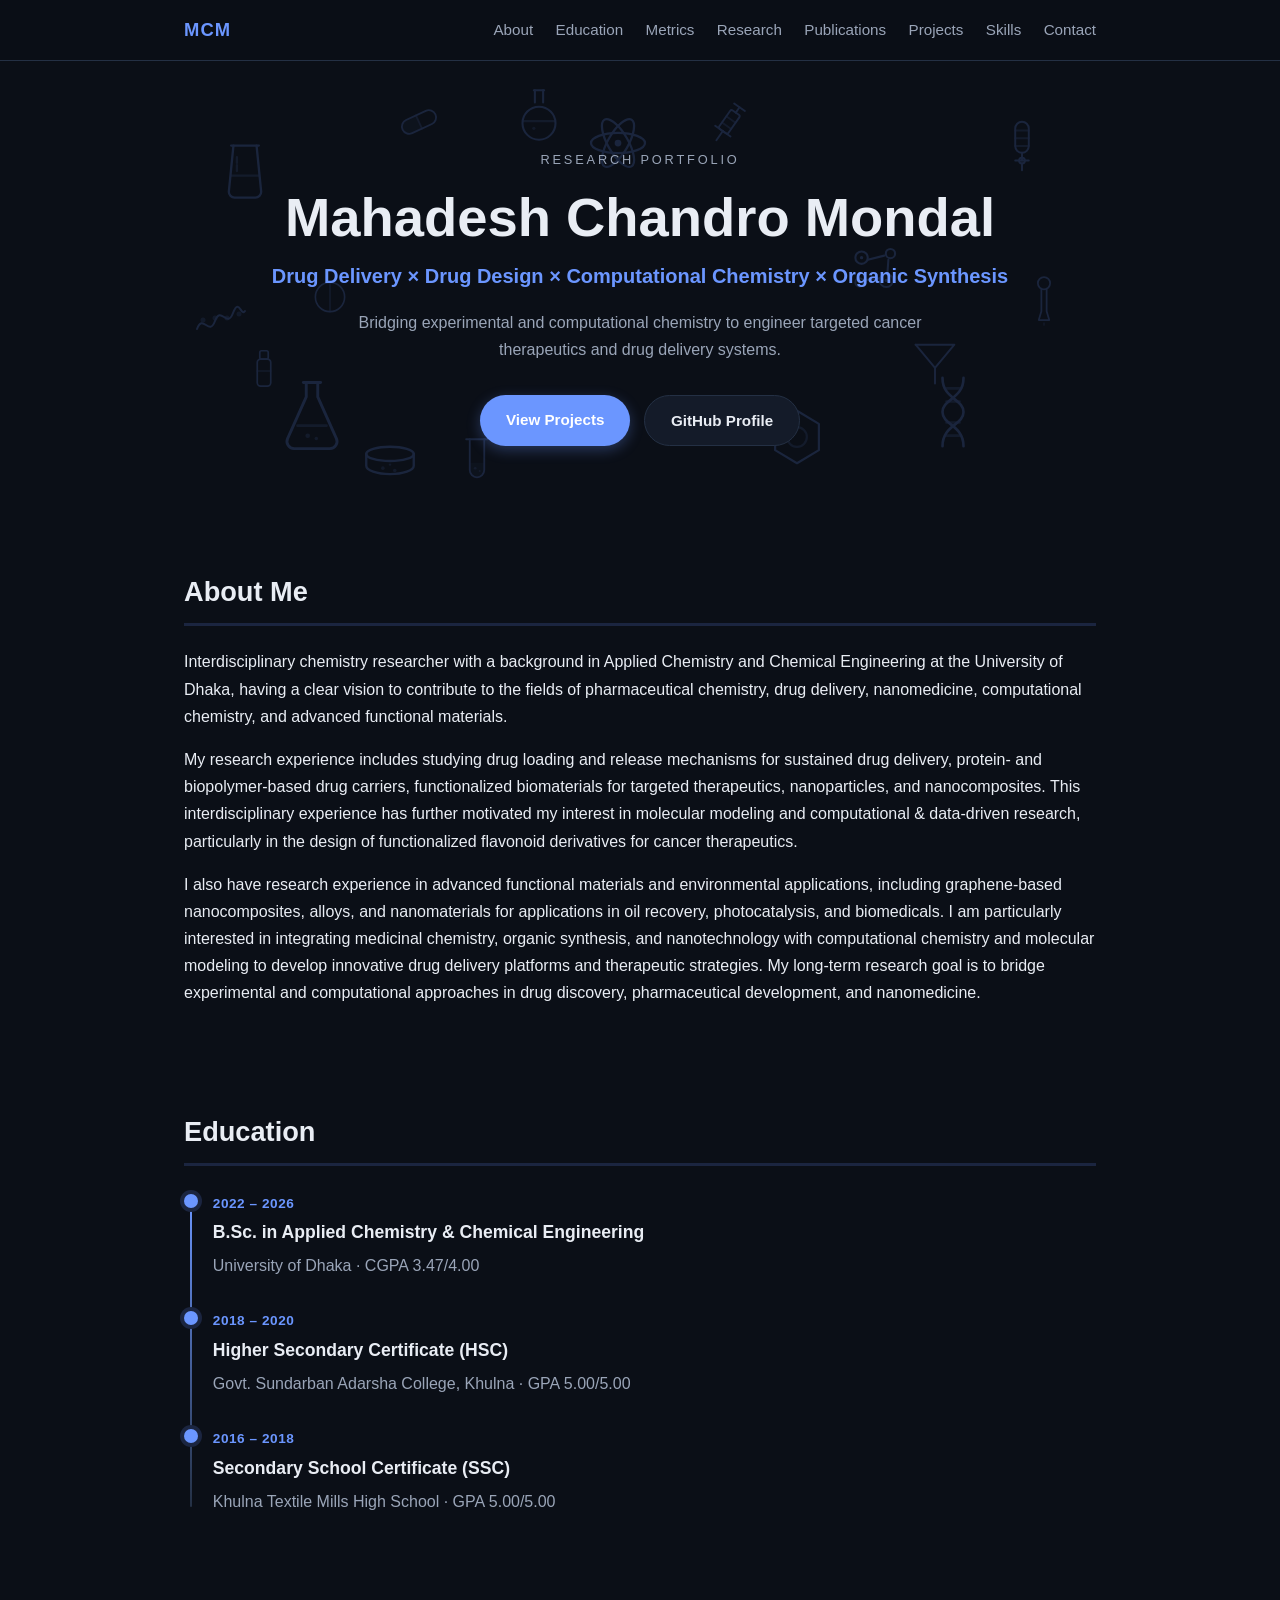
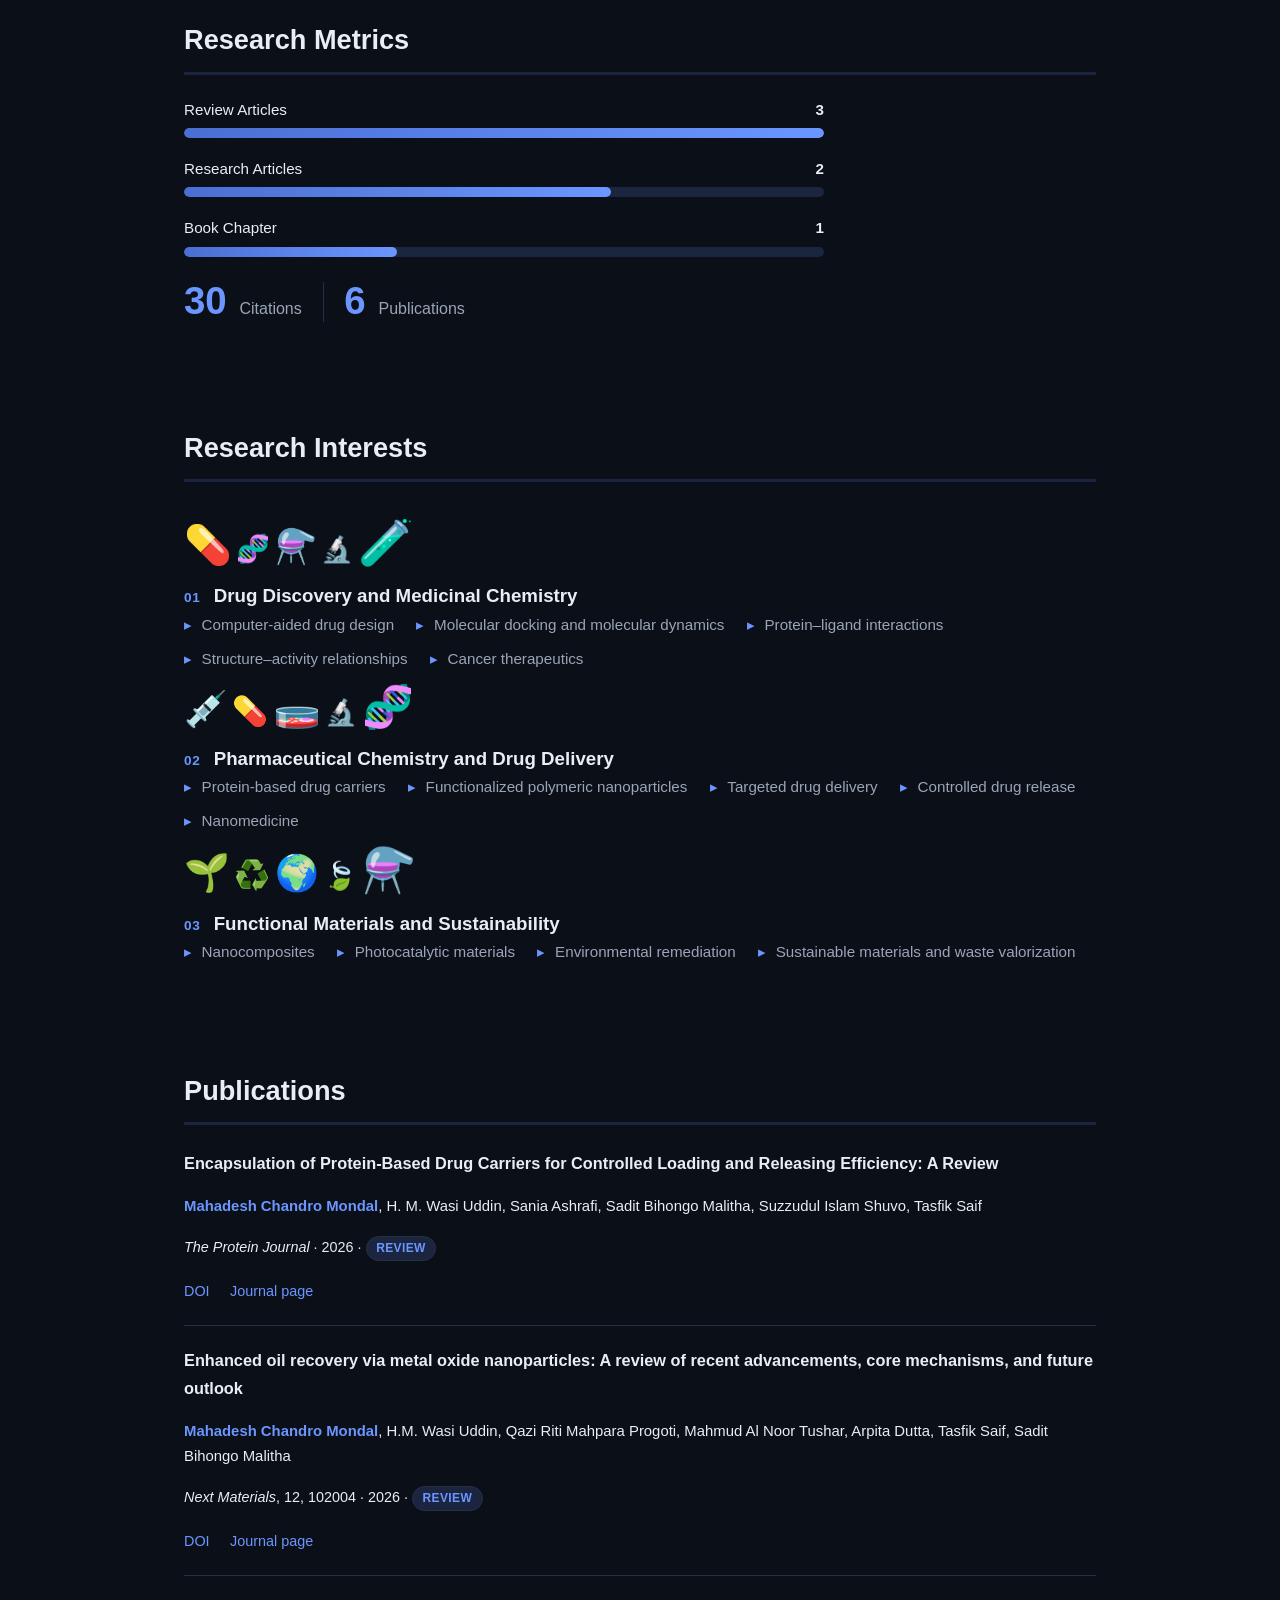
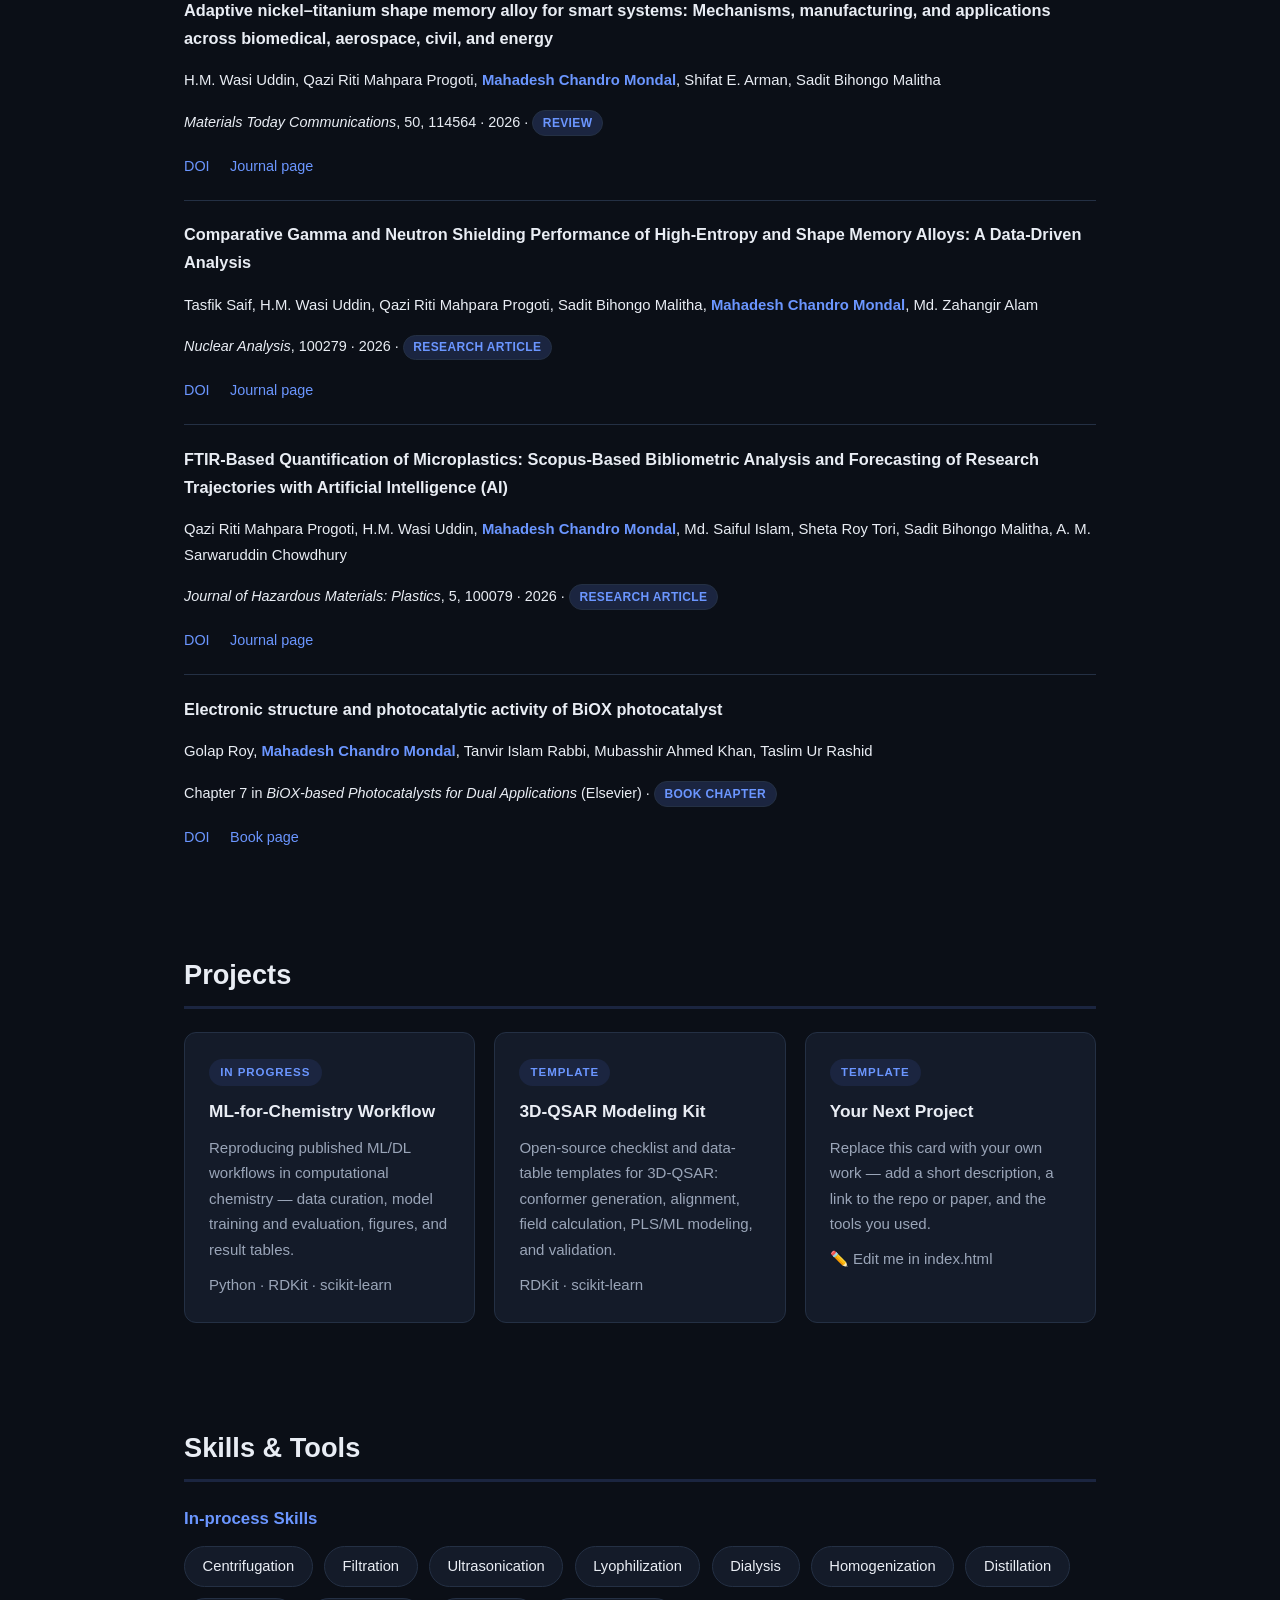
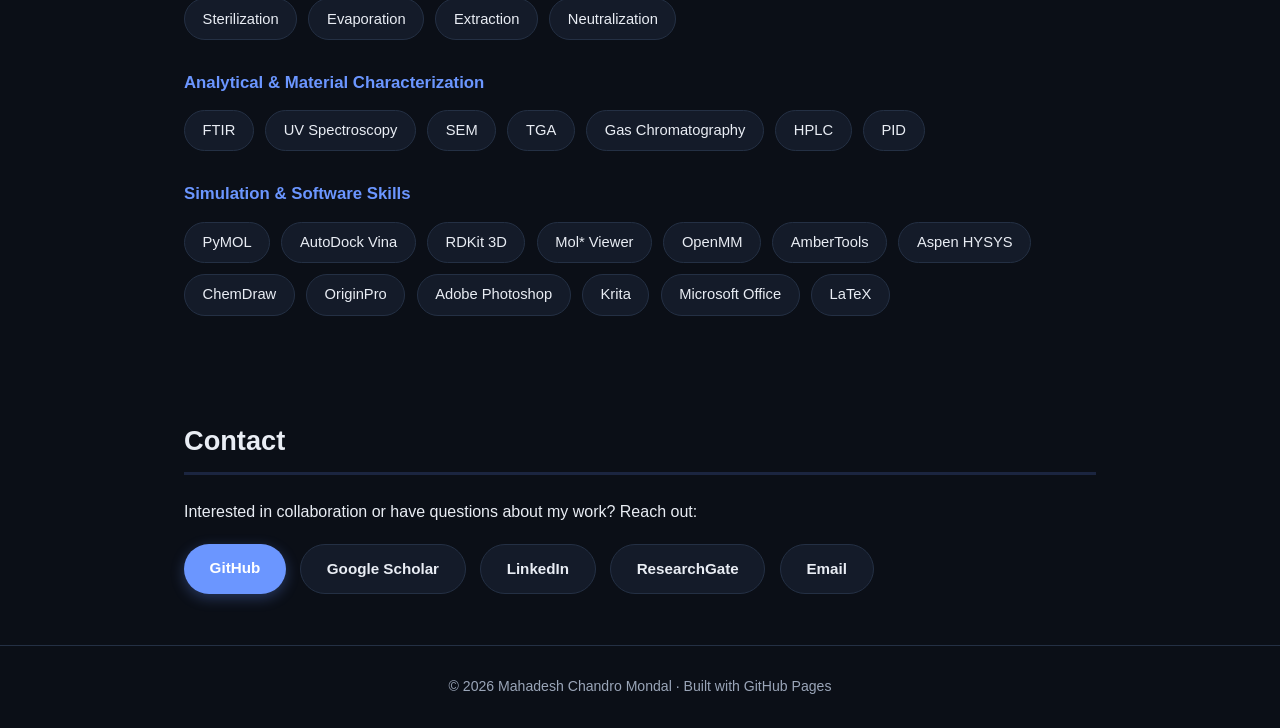
==== index.html @ ae6f96dc "Research themes as animated boxes" ====
<!DOCTYPE html>
<html lang="en">
<head>
  <meta charset="UTF-8">
  <meta name="viewport" content="width=device-width, initial-scale=1.0">
  <title>Mahadesh Chandro Mondal | Research Portfolio</title>
  <meta name="description" content="Research portfolio of Mahadesh Chandro Mondal — computational chemistry, machine learning, and molecular modeling.">
  <link rel="stylesheet" href="styles.css?v=dark2">
</head>
<body>

  <header class="site-header">
    <nav class="nav">
      <a class="brand" href="#home">MCM</a>
      <div class="nav-links">
        <a href="#about">About</a>
        <a href="#education">Education</a>
        <a href="#metrics">Metrics</a>
        <a href="#research">Research</a>
        <a href="#publications">Publications</a>
        <a href="#projects">Projects</a>
        <a href="#skills">Skills</a>
        <a href="#contact">Contact</a>
      </div>
    </nav>
  </header>

  <main>
    <!-- HERO -->
    <section id="home" class="hero">
      <div class="float-icons" aria-hidden="true">
        <span class="float-icon" style="left:5%; top:16%; width:74px; animation-duration:9s;">
          <svg viewBox="0 0 64 64" fill="none" stroke="currentColor" stroke-width="2" stroke-linecap="round" stroke-linejoin="round">
            <path d="M20 10h24"/>
            <path d="M22 10l-4 40a5 5 0 005 5h18a5 5 0 005-5l-4-40"/>
            <path d="M20 36h24" opacity=".55"/>
            <path d="M25 20v5M25 27v5" opacity=".55"/>
          </svg>
        </span>
        <span class="float-icon" style="left:11%; bottom:12%; width:92px; animation-duration:12s; animation-delay:-4s;">
          <svg viewBox="0 0 64 64" fill="none" stroke="currentColor" stroke-width="2" stroke-linecap="round" stroke-linejoin="round">
            <path d="M26 8h12"/>
            <path d="M28 8v10L15 47a5 5 0 004.5 7h25a5 5 0 004.5-7L36 18V8"/>
            <path d="M22 38h20" opacity=".55"/>
            <circle cx="29" cy="45" r="1.6" fill="currentColor" stroke="none" opacity=".55"/>
            <circle cx="35" cy="47" r="1.2" fill="currentColor" stroke="none" opacity=".55"/>
          </svg>
        </span>
        <span class="float-icon" style="right:7%; top:12%; width:62px; animation-duration:8s; animation-delay:-2s;">
          <svg viewBox="0 0 64 64" fill="none" stroke="currentColor" stroke-width="2" stroke-linecap="round">
            <rect x="25" y="6" width="14" height="32" rx="7"/>
            <path d="M25 15h14M25 23h14M25 31h14" opacity=".55"/>
            <path d="M32 38v8"/>
            <path d="M25 46h14"/>
            <circle cx="32" cy="46" r="3"/>
            <path d="M32 49v7"/>
          </svg>
        </span>
        <span class="float-icon" style="right:13%; bottom:14%; width:84px; animation-duration:11s; animation-delay:-6s;">
          <svg viewBox="0 0 64 64" fill="none" stroke="currentColor" stroke-width="2" stroke-linecap="round">
            <path d="M24 6c0 16 16 16 16 26s-16 10-16 26"/>
            <path d="M40 6c0 16-16 16-16 26s16 10 16 26"/>
            <path d="M27 14h10M27 24h10M27 40h10M27 50h10" opacity=".55"/>
          </svg>
        </span>
        <span class="float-icon" style="left:24%; top:7%; width:58px; animation-duration:7.5s; animation-delay:-3s;">
          <svg viewBox="0 0 64 64" fill="none" stroke="currentColor" stroke-width="2" stroke-linecap="round">
            <g transform="rotate(-25 32 32)">
              <rect x="12" y="24" width="40" height="16" rx="8"/>
              <path d="M32 24v16" opacity=".55"/>
              <path d="M32 24h-12a8 8 0 000 16H32z" fill="currentColor" opacity=".18" stroke="none"/>
            </g>
          </svg>
        </span>
        <span class="float-icon" style="right:22%; top:38%; width:66px; animation-duration:10s; animation-delay:-5s;">
          <svg viewBox="0 0 64 64" fill="none" stroke="currentColor" stroke-width="2" stroke-linecap="round">
            <circle cx="18" cy="22" r="6"/>
            <circle cx="46" cy="18" r="4.5"/>
            <circle cx="42" cy="44" r="6.5"/>
            <circle cx="16" cy="46" r="4"/>
            <path d="M24 24l16-4M44 24l-1 14M36 42l-16 2"/>
            <circle cx="18" cy="22" r="1.6" fill="currentColor" stroke="none"/>
            <circle cx="42" cy="44" r="1.6" fill="currentColor" stroke="none"/>
          </svg>
        </span>
        <span class="float-icon" style="left:3%; bottom:36%; width:64px; animation-duration:9.5s; animation-delay:-1s;">
          <svg viewBox="0 0 64 64" fill="none" stroke="currentColor" stroke-width="2" stroke-linecap="round">
            <path d="M8 40c6-16 12 8 18-8s12 8 18-8 8 4 12-2"/>
            <circle cx="14" cy="31" r="2.5" fill="currentColor" stroke="none" opacity=".5"/>
            <circle cx="26" cy="29" r="2.5" fill="currentColor" stroke="none" opacity=".5"/>
            <circle cx="38" cy="29" r="2.5" fill="currentColor" stroke="none" opacity=".5"/>
            <circle cx="50" cy="25" r="2.5" fill="currentColor" stroke="none" opacity=".5"/>
          </svg>
        </span>
        <span class="float-icon" style="left:30%; bottom:6%; width:58px; animation-duration:8.5s; animation-delay:-2.5s;">
          <svg viewBox="0 0 64 64" fill="none" stroke="currentColor" stroke-width="2" stroke-linecap="round">
            <path d="M24 8v34a8 8 0 0016 0V8"/>
            <path d="M20 8h24"/>
            <path d="M24 34h16v8a8 8 0 01-16 0z" fill="currentColor" opacity=".18" stroke="none"/>
            <circle cx="30" cy="40" r="1.5" fill="currentColor" stroke="none" opacity=".5"/>
            <circle cx="35" cy="43" r="1" fill="currentColor" stroke="none" opacity=".5"/>
          </svg>
        </span>
        <span class="float-icon" style="right:30%; bottom:10%; width:70px; animation-duration:13s; animation-delay:-7s;">
          <svg viewBox="0 0 64 64" fill="none" stroke="currentColor" stroke-width="2" stroke-linecap="round" stroke-linejoin="round">
            <path d="M32 8l20 12v24L32 56 12 44V20z"/>
            <circle cx="32" cy="32" r="9" opacity=".55"/>
          </svg>
        </span>
        <span class="float-icon" style="left:15%; top:46%; width:52px; animation-duration:7s; animation-delay:-1.5s;">
          <svg viewBox="0 0 64 64" fill="none" stroke="currentColor" stroke-width="2" stroke-linecap="round">
            <circle cx="32" cy="32" r="18"/>
            <path d="M32 14v36" opacity=".55"/>
          </svg>
        </span>
        <span class="float-icon" style="right:5%; top:46%; width:56px; animation-duration:10.5s; animation-delay:-4.5s;">
          <svg viewBox="0 0 64 64" fill="none" stroke="currentColor" stroke-width="2" stroke-linecap="round" stroke-linejoin="round">
            <circle cx="32" cy="14" r="7"/>
            <path d="M29 20v26l-3 10h12l-3-10V20"/>
            <path d="M32 58c1.5 2 1.5 3.5 0 5-1.5-1.5-1.5-3 0-5z" fill="currentColor" opacity=".4" stroke="none"/>
          </svg>
        </span>
        <span class="float-icon" style="left:36%; top:5%; width:66px; animation-duration:9s; animation-delay:-6s;">
          <svg viewBox="0 0 64 64" fill="none" stroke="currentColor" stroke-width="2" stroke-linecap="round">
            <path d="M27 6h10"/>
            <path d="M28 6v12M36 6v12"/>
            <circle cx="32" cy="38" r="16"/>
            <path d="M17 36h30" opacity=".55"/>
            <circle cx="27" cy="43" r="1.5" fill="currentColor" stroke="none" opacity=".5"/>
          </svg>
        </span>
        <span class="float-icon" style="left:44%; top:10%; width:72px; animation-duration:12.5s; animation-delay:-3.5s;">
          <svg viewBox="0 0 64 64" fill="none" stroke="currentColor" stroke-width="2">
            <circle cx="32" cy="32" r="3" fill="currentColor" stroke="none"/>
            <ellipse cx="32" cy="32" rx="24" ry="9"/>
            <ellipse cx="32" cy="32" rx="24" ry="9" transform="rotate(60 32 32)"/>
            <ellipse cx="32" cy="32" rx="24" ry="9" transform="rotate(120 32 32)"/>
          </svg>
        </span>
        <span class="float-icon" style="right:38%; top:8%; width:60px; animation-duration:8s; animation-delay:-5.5s;">
          <svg viewBox="0 0 64 64" fill="none" stroke="currentColor" stroke-width="2" stroke-linecap="round">
            <g transform="rotate(35 32 32)">
              <rect x="26" y="12" width="12" height="24" rx="2"/>
              <path d="M26 21h12M26 29h12" opacity=".55"/>
              <path d="M22 36h20"/>
              <path d="M32 36v12"/>
              <path d="M32 12V5"/>
              <path d="M25 5h14"/>
            </g>
          </svg>
        </span>
        <span class="float-icon" style="left:20%; bottom:4%; width:76px; animation-duration:11s; animation-delay:-2s;">
          <svg viewBox="0 0 64 64" fill="none" stroke="currentColor" stroke-width="2" stroke-linecap="round">
            <ellipse cx="32" cy="26" rx="20" ry="6"/>
            <path d="M12 26v10a20 7 0 0020 7 20 7 0 0020-7V26"/>
            <circle cx="26" cy="38" r="1.5" fill="currentColor" stroke="none" opacity=".5"/>
            <circle cx="36" cy="40" r="1.5" fill="currentColor" stroke="none" opacity=".5"/>
            <circle cx="32" cy="35" r="1" fill="currentColor" stroke="none" opacity=".5"/>
          </svg>
        </span>
        <span class="float-icon" style="right:16%; top:60%; width:62px; animation-duration:9s; animation-delay:-7.5s;">
          <svg viewBox="0 0 64 64" fill="none" stroke="currentColor" stroke-width="2" stroke-linecap="round" stroke-linejoin="round">
            <path d="M12 10h40L32 34v16"/>
            <path d="M12 10l20 24"/>
          </svg>
        </span>
        <span class="float-icon" style="left:8%; top:62%; width:54px; animation-duration:7.5s; animation-delay:-4s;">
          <svg viewBox="0 0 64 64" fill="none" stroke="currentColor" stroke-width="2" stroke-linecap="round">
            <rect x="24" y="18" width="16" height="32" rx="4"/>
            <rect x="27" y="8" width="10" height="10" rx="2"/>
            <path d="M24 32h16" opacity=".55"/>
          </svg>
        </span>
        <span class="bubble" style="left:10%; width:6px; height:6px; animation-duration:7s; animation-delay:-2s;"></span>
        <span class="bubble" style="left:22%; width:4px; height:4px; animation-duration:9s; animation-delay:-5s;"></span>
        <span class="bubble" style="left:35%; width:7px; height:7px; animation-duration:6s; animation-delay:-1s;"></span>
        <span class="bubble" style="left:48%; width:5px; height:5px; animation-duration:10s; animation-delay:-7s;"></span>
        <span class="bubble" style="left:60%; width:6px; height:6px; animation-duration:8s; animation-delay:-3s;"></span>
        <span class="bubble" style="left:72%; width:4px; height:4px; animation-duration:11s; animation-delay:-6s;"></span>
        <span class="bubble" style="left:84%; width:7px; height:7px; animation-duration:7.5s; animation-delay:-4s;"></span>
        <span class="bubble" style="left:92%; width:5px; height:5px; animation-duration:9.5s; animation-delay:-8s;"></span>
      </div>
      <div class="hero-content">
      <p class="hero-kicker">Research Portfolio</p>
      <h1>Mahadesh Chandro Mondal</h1>
      <p class="hero-tagline">Drug Delivery &times; Drug Design &times; Computational Chemistry &times; Organic Synthesis</p>
      <p class="hero-sub">Bridging experimental and computational chemistry to engineer targeted cancer therapeutics and drug delivery systems.</p>
      <div class="hero-actions">
        <a class="btn btn-primary" href="#projects">View Projects</a>
        <a class="btn btn-ghost" href="https://github.com/mahadeshmondal9504" target="_blank" rel="noopener">GitHub Profile</a>
      </div>
      </div>
    </section>

    <!-- ABOUT -->
    <section id="about" class="section">
      <h2>About Me</h2>
      <p>
        Interdisciplinary chemistry researcher with a background in Applied Chemistry and Chemical Engineering at the
        University of Dhaka, having a clear vision to contribute to the fields of pharmaceutical chemistry, drug delivery,
        nanomedicine, computational chemistry, and advanced functional materials.
      </p>
      <p>
        My research experience includes studying drug loading and release mechanisms for sustained drug delivery,
        protein- and biopolymer-based drug carriers, functionalized biomaterials for targeted therapeutics, nanoparticles,
        and nanocomposites. This interdisciplinary experience has further motivated my interest in molecular modeling and
        computational &amp; data-driven research, particularly in the design of functionalized flavonoid derivatives for
        cancer therapeutics.
      </p>
      <p>
        I also have research experience in advanced functional materials and environmental applications, including
        graphene-based nanocomposites, alloys, and nanomaterials for applications in oil recovery, photocatalysis, and
        biomedicals. I am particularly interested in integrating medicinal chemistry, organic synthesis, and nanotechnology
        with computational chemistry and molecular modeling to develop innovative drug delivery platforms and therapeutic
        strategies. My long-term research goal is to bridge experimental and computational approaches in drug discovery,
        pharmaceutical development, and nanomedicine.
      </p>
    </section>

    <!-- EDUCATION -->
    <section id="education" class="section">
      <h2>Education</h2>
      <div class="timeline">
        <div class="timeline-item">
          <div class="timeline-dot"></div>
          <div class="timeline-content">
            <span class="timeline-date">2022 &ndash; 2026</span>
            <h3>B.Sc. in Applied Chemistry &amp; Chemical Engineering</h3>
            <p>University of Dhaka &middot; CGPA 3.47/4.00</p>
          </div>
        </div>
        <div class="timeline-item">
          <div class="timeline-dot"></div>
          <div class="timeline-content">
            <span class="timeline-date">2018 &ndash; 2020</span>
            <h3>Higher Secondary Certificate (HSC)</h3>
            <p>Govt. Sundarban Adarsha College, Khulna &middot; GPA 5.00/5.00</p>
          </div>
        </div>
        <div class="timeline-item">
          <div class="timeline-dot"></div>
          <div class="timeline-content">
            <span class="timeline-date">2016 &ndash; 2018</span>
            <h3>Secondary School Certificate (SSC)</h3>
            <p>Khulna Textile Mills High School &middot; GPA 5.00/5.00</p>
          </div>
        </div>
      </div>
    </section>

    <!-- RESEARCH METRICS -->
    <section id="metrics" class="section">
      <h2>Research Metrics</h2>
      <div class="metrics">
        <div class="metric">
          <div class="metric-head"><span>Review Articles</span><span class="metric-num">3</span></div>
          <div class="metric-bar"><span style="width:100%"></span></div>
        </div>
        <div class="metric">
          <div class="metric-head"><span>Research Articles</span><span class="metric-num">2</span></div>
          <div class="metric-bar"><span style="width:66.7%"></span></div>
        </div>
        <div class="metric">
          <div class="metric-head"><span>Book Chapter</span><span class="metric-num">1</span></div>
          <div class="metric-bar"><span style="width:33.3%"></span></div>
        </div>
        <div class="cite-stat">
          <span class="cite-num">30</span>
          <span class="cite-label">Citations</span>
          <span class="cite-divider"></span>
          <span class="cite-num">6</span>
          <span class="cite-label">Publications</span>
        </div>
      </div>
    </section>

    <!-- RESEARCH INTERESTS -->
    <section id="research" class="section">
      <h2>Research Interests</h2>
      <div class="themes">
        <div class="theme-box">
          <div class="theme-bg" aria-hidden="true">
            <span style="left:6%; top:10%; font-size:2.4rem; animation-duration:9s;">💊</span>
            <span style="left:72%; top:6%; font-size:1.7rem; animation-duration:12s; animation-delay:-4s;">🧬</span>
            <span style="left:82%; top:62%; font-size:2.1rem; animation-duration:10s; animation-delay:-2s;">⚗️</span>
            <span style="left:12%; top:68%; font-size:1.6rem; animation-duration:13s; animation-delay:-6s;">🔬</span>
            <span style="left:45%; top:38%; font-size:2.8rem; animation-duration:11s; animation-delay:-1s;">🧪</span>
          </div>
          <h3><span class="theme-num">01</span> Drug Discovery and Medicinal Chemistry</h3>
          <ul class="theme-items">
            <li>Computer-aided drug design</li>
            <li>Molecular docking and molecular dynamics</li>
            <li>Protein&ndash;ligand interactions</li>
            <li>Structure&ndash;activity relationships</li>
            <li>Cancer therapeutics</li>
          </ul>
        </div>
        <div class="theme-box">
          <div class="theme-bg" aria-hidden="true">
            <span style="left:10%; top:8%; font-size:2.2rem; animation-duration:10s; animation-delay:-3s;">💉</span>
            <span style="left:68%; top:12%; font-size:1.8rem; animation-duration:12s;">💊</span>
            <span style="left:80%; top:58%; font-size:2.4rem; animation-duration:9s; animation-delay:-5s;">🧫</span>
            <span style="left:8%; top:64%; font-size:1.6rem; animation-duration:13s; animation-delay:-2s;">🔬</span>
            <span style="left:42%; top:36%; font-size:2.6rem; animation-duration:11s; animation-delay:-7s;">🧬</span>
          </div>
          <h3><span class="theme-num">02</span> Pharmaceutical Chemistry and Drug Delivery</h3>
          <ul class="theme-items">
            <li>Protein-based drug carriers</li>
            <li>Functionalized polymeric nanoparticles</li>
            <li>Targeted drug delivery</li>
            <li>Controlled drug release</li>
            <li>Nanomedicine</li>
          </ul>
        </div>
        <div class="theme-box">
          <div class="theme-bg" aria-hidden="true">
            <span style="left:8%; top:12%; font-size:2.3rem; animation-duration:11s;">🌱</span>
            <span style="left:70%; top:8%; font-size:1.8rem; animation-duration:9s; animation-delay:-4s;">♻️</span>
            <span style="left:80%; top:60%; font-size:2.2rem; animation-duration:12s; animation-delay:-2s;">🌍</span>
            <span style="left:10%; top:66%; font-size:1.7rem; animation-duration:10s; animation-delay:-6s;">🍃</span>
            <span style="left:44%; top:36%; font-size:2.7rem; animation-duration:13s; animation-delay:-1s;">⚗️</span>
          </div>
          <h3><span class="theme-num">03</span> Functional Materials and Sustainability</h3>
          <ul class="theme-items">
            <li>Nanocomposites</li>
            <li>Photocatalytic materials</li>
            <li>Environmental remediation</li>
            <li>Sustainable materials and waste valorization</li>
          </ul>
        </div>
      </div>
    </section>

    <!-- PUBLICATIONS -->
    <section id="publications" class="section">
      <h2>Publications</h2>
      <ol class="pub-list">
        <li class="pub">
          <p class="pub-title">Encapsulation of Protein-Based Drug Carriers for Controlled Loading and Releasing Efficiency: A Review</p>
          <p class="pub-authors"><strong class="me">Mahadesh Chandro Mondal</strong>, H. M. Wasi Uddin, Sania Ashrafi, Sadit Bihongo Malitha, Suzzudul Islam Shuvo, Tasfik Saif</p>
          <p class="pub-meta"><em>The Protein Journal</em> &middot; 2026 &middot; <span class="pub-type">Review</span></p>
          <p class="pub-links">
            <a href="https://doi.org/10.1007/s10930-026-10346-4" target="_blank" rel="noopener">DOI</a>
            <a href="https://link.springer.com/journal/10930" target="_blank" rel="noopener">Journal page</a>
          </p>
        </li>
        <li class="pub">
          <p class="pub-title">Enhanced oil recovery via metal oxide nanoparticles: A review of recent advancements, core mechanisms, and future outlook</p>
          <p class="pub-authors"><strong class="me">Mahadesh Chandro Mondal</strong>, H.M. Wasi Uddin, Qazi Riti Mahpara Progoti, Mahmud Al Noor Tushar, Arpita Dutta, Tasfik Saif, Sadit Bihongo Malitha</p>
          <p class="pub-meta"><em>Next Materials</em>, 12, 102004 &middot; 2026 &middot; <span class="pub-type">Review</span></p>
          <p class="pub-links">
            <a href="https://doi.org/10.1016/j.nxmate.2026.102004" target="_blank" rel="noopener">DOI</a>
            <a href="https://www.sciencedirect.com/journal/next-materials" target="_blank" rel="noopener">Journal page</a>
          </p>
        </li>
        <li class="pub">
          <p class="pub-title">Adaptive nickel&ndash;titanium shape memory alloy for smart systems: Mechanisms, manufacturing, and applications across biomedical, aerospace, civil, and energy</p>
          <p class="pub-authors">H.M. Wasi Uddin, Qazi Riti Mahpara Progoti, <strong class="me">Mahadesh Chandro Mondal</strong>, Shifat E. Arman, Sadit Bihongo Malitha</p>
          <p class="pub-meta"><em>Materials Today Communications</em>, 50, 114564 &middot; 2026 &middot; <span class="pub-type">Review</span></p>
          <p class="pub-links">
            <a href="https://doi.org/10.1016/j.mtcomm.2025.114564" target="_blank" rel="noopener">DOI</a>
            <a href="https://www.sciencedirect.com/journal/materials-today-communications" target="_blank" rel="noopener">Journal page</a>
          </p>
        </li>
        <li class="pub">
          <p class="pub-title">Comparative Gamma and Neutron Shielding Performance of High-Entropy and Shape Memory Alloys: A Data-Driven Analysis</p>
          <p class="pub-authors">Tasfik Saif, H.M. Wasi Uddin, Qazi Riti Mahpara Progoti, Sadit Bihongo Malitha, <strong class="me">Mahadesh Chandro Mondal</strong>, Md. Zahangir Alam</p>
          <p class="pub-meta"><em>Nuclear Analysis</em>, 100279 &middot; 2026 &middot; <span class="pub-type">Research Article</span></p>
          <p class="pub-links">
            <a href="https://doi.org/10.1016/j.nucana.2026.100279" target="_blank" rel="noopener">DOI</a>
            <a href="https://www.sciencedirect.com/journal/nuclear-analysis" target="_blank" rel="noopener">Journal page</a>
          </p>
        </li>
        <li class="pub">
          <p class="pub-title">FTIR-Based Quantification of Microplastics: Scopus-Based Bibliometric Analysis and Forecasting of Research Trajectories with Artificial Intelligence (AI)</p>
          <p class="pub-authors">Qazi Riti Mahpara Progoti, H.M. Wasi Uddin, <strong class="me">Mahadesh Chandro Mondal</strong>, Md. Saiful Islam, Sheta Roy Tori, Sadit Bihongo Malitha, A. M. Sarwaruddin Chowdhury</p>
          <p class="pub-meta"><em>Journal of Hazardous Materials: Plastics</em>, 5, 100079 &middot; 2026 &middot; <span class="pub-type">Research Article</span></p>
          <p class="pub-links">
            <a href="https://doi.org/10.1016/j.hazmp.2026.100079" target="_blank" rel="noopener">DOI</a>
            <a href="https://www.sciencedirect.com/journal/journal-of-hazardous-materials-plastics" target="_blank" rel="noopener">Journal page</a>
          </p>
        </li>
        <li class="pub">
          <p class="pub-title">Electronic structure and photocatalytic activity of BiOX photocatalyst</p>
          <p class="pub-authors">Golap Roy, <strong class="me">Mahadesh Chandro Mondal</strong>, Tanvir Islam Rabbi, Mubasshir Ahmed Khan, Taslim Ur Rashid</p>
          <p class="pub-meta">Chapter 7 in <em>BiOX-based Photocatalysts for Dual Applications</em> (Elsevier) &middot; <span class="pub-type">Book Chapter</span></p>
          <p class="pub-links">
            <a href="https://doi.org/10.1016/B978-0-443-23861-1.00007-9" target="_blank" rel="noopener">DOI</a>
            <a href="https://shop.elsevier.com/books/biox-based-photocatalysts-for-dual-applications/kurniawan/978-0-443-23861-1" target="_blank" rel="noopener">Book page</a>
          </p>
        </li>
      </ol>
    </section>

    <!-- PROJECTS -->
    <section id="projects" class="section">
      <h2>Projects</h2>
      <div class="cards">
        <div class="card">
          <span class="badge">In progress</span>
          <h3>ML-for-Chemistry Workflow</h3>
          <p>Reproducing published ML/DL workflows in computational chemistry — data curation, model training and evaluation, figures, and result tables.</p>
          <p class="tech">Python &middot; RDKit &middot; scikit-learn</p>
        </div>
        <div class="card">
          <span class="badge">Template</span>
          <h3>3D-QSAR Modeling Kit</h3>
          <p>Open-source checklist and data-table templates for 3D-QSAR: conformer generation, alignment, field calculation, PLS/ML modeling, and validation.</p>
          <p class="tech">RDKit &middot; scikit-learn</p>
        </div>
        <div class="card">
          <span class="badge">Template</span>
          <h3>Your Next Project</h3>
          <p>Replace this card with your own work — add a short description, a link to the repo or paper, and the tools you used.</p>
          <p class="tech">✏️ Edit me in index.html</p>
        </div>
      </div>
    </section>

    <!-- SKILLS -->
    <section id="skills" class="section">
      <h2>Skills &amp; Tools</h2>
      <div class="skill-group">
        <h3>In-process Skills</h3>
        <ul class="tags">
          <li>Centrifugation</li>
          <li>Filtration</li>
          <li>Ultrasonication</li>
          <li>Lyophilization</li>
          <li>Dialysis</li>
          <li>Homogenization</li>
          <li>Distillation</li>
          <li>Sterilization</li>
          <li>Evaporation</li>
          <li>Extraction</li>
          <li>Neutralization</li>
        </ul>
      </div>
      <div class="skill-group">
        <h3>Analytical &amp; Material Characterization</h3>
        <ul class="tags">
          <li>FTIR</li>
          <li>UV Spectroscopy</li>
          <li>SEM</li>
          <li>TGA</li>
          <li>Gas Chromatography</li>
          <li>HPLC</li>
          <li>PID</li>
        </ul>
      </div>
      <div class="skill-group">
        <h3>Simulation &amp; Software Skills</h3>
        <ul class="tags">
          <li>PyMOL</li>
          <li>AutoDock Vina</li>
          <li>RDKit 3D</li>
          <li>Mol* Viewer</li>
          <li>OpenMM</li>
          <li>AmberTools</li>
          <li>Aspen HYSYS</li>
          <li>ChemDraw</li>
          <li>OriginPro</li>
          <li>Adobe Photoshop</li>
          <li>Krita</li>
          <li>Microsoft Office</li>
          <li>LaTeX</li>
        </ul>
      </div>
    </section>

    <!-- CONTACT -->
    <section id="contact" class="section">
      <h2>Contact</h2>
      <p>Interested in collaboration or have questions about my work? Reach out:</p>
      <div class="contact-links">
        <a class="btn btn-primary" href="https://github.com/mahadeshmondal9504" target="_blank" rel="noopener">GitHub</a>
        <a class="btn btn-ghost" href="https://scholar.google.com/citations?user=jkIjqokAAAAJ&hl=en&authuser=1" target="_blank" rel="noopener">Google Scholar</a>
        <a class="btn btn-ghost" href="https://www.linkedin.com/in/mahadesh-mondal-854442432/" target="_blank" rel="noopener">LinkedIn</a>
        <a class="btn btn-ghost" href="https://www.researchgate.net/profile/Mahadesh-Mondal" target="_blank" rel="noopener">ResearchGate</a>
        <a class="btn btn-ghost" href="mailto:mahadesh.mondal9504@gmail.com">Email</a>
        <!-- ✏️ Add your email: <a class="btn btn-ghost" href="mailto:you@example.com">Email</a> -->
      </div>
    </section>
  </main>

  <footer class="site-footer">
    <p>&copy; 2026 Mahadesh Chandro Mondal &middot; Built with GitHub Pages</p>
  </footer>

</body>
</html>
---- styles.css ----
/* Research portfolio — clean academic theme, no dependencies */

:root {
  --bg: #0b0f17;
  --surface: #141b29;
  --ink: #e9edf4;
  --muted: #9aa5b8;
  --accent: #6b96ff;
  --accent-soft: #1b2540;
  --border: #243044;
  --radius: 12px;
}

* { box-sizing: border-box; margin: 0; padding: 0; }

html { scroll-behavior: smooth; }

body {
  font-family: -apple-system, BlinkMacSystemFont, "Segoe UI", Roboto, "Helvetica Neue", Arial, sans-serif;
  background: var(--bg);
  color: var(--ink);
  line-height: 1.7;
}

/* ---------- Header / nav ---------- */
.site-header {
  position: sticky;
  top: 0;
  z-index: 10;
  background: rgba(11, 15, 23, 0.92);
  backdrop-filter: blur(8px);
  border-bottom: 1px solid var(--border);
}

.nav {
  max-width: 960px;
  margin: 0 auto;
  padding: 0.9rem 1.5rem;
  display: flex;
  align-items: center;
  justify-content: space-between;
}

.brand {
  font-weight: 800;
  font-size: 1.15rem;
  letter-spacing: 0.06em;
  color: var(--accent);
  text-decoration: none;
}

.nav-links { display: flex; gap: 1.4rem; }

.nav-links a {
  color: var(--muted);
  text-decoration: none;
  font-size: 0.95rem;
  font-weight: 500;
}

.nav-links a:hover { color: var(--accent); }

/* ---------- Hero ---------- */
.hero {
  position: relative;
  overflow: hidden;
  max-width: 960px;
  margin: 0 auto;
  padding: 5.5rem 1.5rem 4.5rem;
  text-align: center;
}

#molecule-canvas {
  position: absolute;
  inset: 0;
  width: 100%;
  height: 100%;
  display: block;
}

.hero-content {
  position: relative;
  z-index: 1;
}

.float-icons {
  position: absolute;
  inset: 0;
  z-index: 0;
  pointer-events: none;
}

.float-icon {
  position: absolute;
  color: var(--accent);
  opacity: 0.16;
  animation: floaty 10s ease-in-out infinite alternate;
}

.float-icon svg {
  width: 100%;
  height: auto;
  display: block;
}

@keyframes floaty {
  from { transform: translateY(-16px) rotate(-7deg); }
  to { transform: translateY(16px) rotate(7deg); }
}

.bubble {
  position: absolute;
  bottom: -12px;
  border: 1.5px solid var(--accent);
  border-radius: 50%;
  opacity: 0.22;
  animation: rise 8s linear infinite;
}

@keyframes rise {
  to { transform: translateY(-480px); }
}

.hero-actions { display: flex; gap: 0.9rem; justify-content: center; flex-wrap: wrap; }

.hero-kicker {
  text-transform: uppercase;
  letter-spacing: 0.22em;
  font-size: 0.8rem;
  color: var(--muted);
  margin-bottom: 1rem;
}

.hero h1 {
  font-size: clamp(2.2rem, 5vw, 3.4rem);
  line-height: 1.15;
  margin-bottom: 0.6rem;
}

.hero-tagline {
  font-size: 1.25rem;
  font-weight: 600;
  color: var(--accent);
  margin-bottom: 1rem;
}

.hero-sub {
  color: var(--muted);
  max-width: 620px;
  margin: 0 auto 2rem;
}

.btn {
  display: inline-block;
  padding: 0.7rem 1.6rem;
  border-radius: 999px;
  text-decoration: none;
  font-weight: 600;
  font-size: 0.95rem;
  transition: transform 0.12s ease, box-shadow 0.12s ease;
}

.btn-primary {
  background: var(--accent);
  color: #fff;
  box-shadow: 0 4px 14px rgba(107, 150, 255, 0.30);
}

.btn-primary:hover { transform: translateY(-2px); }

.btn-ghost {
  border: 1.5px solid var(--border);
  color: var(--ink);
  background: var(--surface);
}

.btn-ghost:hover { border-color: var(--accent); color: var(--accent); }

/* ---------- Sections ---------- */
.section {
  max-width: 960px;
  margin: 0 auto;
  padding: 3.2rem 1.5rem;
}

.section h2 {
  font-size: 1.7rem;
  margin-bottom: 1.4rem;
  padding-bottom: 0.5rem;
  border-bottom: 3px solid var(--accent-soft);
}

.section p { margin-bottom: 1rem; color: var(--ink); }
.section p:last-child { margin-bottom: 0; }

/* ---------- Metrics (bar chart) ---------- */
.metrics { max-width: 640px; }

.metric { margin-bottom: 1.1rem; }

.metric-head {
  display: flex;
  justify-content: space-between;
  align-items: baseline;
  margin-bottom: 0.35rem;
  font-size: 0.95rem;
}

.metric-num { font-weight: 700; }

.metric-bar {
  height: 10px;
  background: var(--accent-soft);
  border-radius: 999px;
  overflow: hidden;
}

.metric-bar span {
  display: block;
  height: 100%;
  border-radius: 999px;
  background: linear-gradient(90deg, #4a6fd4, var(--accent));
  animation: grow 1s ease-out;
}

@keyframes grow { from { width: 0; } }

.cite-stat {
  display: flex;
  align-items: baseline;
  gap: 0.8rem;
  margin-top: 1.6rem;
}

.cite-num { font-size: 2.4rem; font-weight: 800; color: var(--accent); line-height: 1; }
.cite-label { color: var(--muted); }
.cite-divider { width: 1px; align-self: stretch; background: var(--border); margin: 0 0.5rem; }

/* ---------- Research themes ---------- */
.theme {
  margin-bottom: 2rem;
  padding-left: 1.2rem;
  border-left: 2px solid var(--border);
}
.theme:last-child { margin-bottom: 0; }

.theme h3 { font-size: 1.1rem; margin-bottom: 0.7rem; }

.theme-num {
  color: var(--accent);
  font-weight: 700;
  font-size: 0.85rem;
  letter-spacing: 0.05em;
  margin-right: 0.5rem;
}

.theme-items {
  list-style: none;
  display: flex;
  flex-wrap: wrap;
  gap: 0.5rem 1.4rem;
}

.theme-items li {
  position: relative;
  padding-left: 1.1rem;
  color: var(--muted);
  font-size: 0.95rem;
}

.theme-items li::before {
  content: "▸";
  position: absolute;
  left: 0;
  color: var(--accent);
}

/* ---------- Timeline (Education) ---------- */
.timeline { position: relative; padding-left: 1.8rem; }

.timeline::before {
  content: "";
  position: absolute;
  left: 6px;
  top: 8px;
  bottom: 8px;
  width: 2px;
  background: linear-gradient(var(--accent), var(--border));
  border-radius: 2px;
}

.timeline-item { position: relative; padding-bottom: 1.7rem; }
.timeline-item:last-child { padding-bottom: 0; }

.timeline-dot {
  position: absolute;
  left: -1.8rem;
  top: 5px;
  width: 14px;
  height: 14px;
  border-radius: 50%;
  background: var(--accent);
  box-shadow: 0 0 0 4px var(--accent-soft);
}

.timeline-date {
  font-size: 0.85rem;
  font-weight: 600;
  color: var(--accent);
  letter-spacing: 0.04em;
}

.timeline-content h3 { margin: 0.15rem 0 0.25rem; font-size: 1.1rem; }
.timeline-content p { color: var(--muted); margin: 0; }

/* ---------- Cards ---------- */
.cards {
  display: grid;
  grid-template-columns: repeat(auto-fit, minmax(240px, 1fr));
  gap: 1.2rem;
}

.card {
  background: var(--surface);
  border: 1px solid var(--border);
  border-radius: var(--radius);
  padding: 1.5rem;
  transition: transform 0.12s ease, box-shadow 0.12s ease;
}

.card:hover {
  transform: translateY(-3px);
  box-shadow: 0 10px 24px rgba(0, 0, 0, 0.45);
}

.card h3 { font-size: 1.08rem; margin-bottom: 0.5rem; }
.card p { color: var(--muted); font-size: 0.94rem; margin-bottom: 0.6rem; }

.badge {
  display: inline-block;
  font-size: 0.72rem;
  font-weight: 700;
  text-transform: uppercase;
  letter-spacing: 0.08em;
  color: var(--accent);
  background: var(--accent-soft);
  border-radius: 999px;
  padding: 0.22rem 0.7rem;
  margin-bottom: 0.7rem;
}

.tech { font-size: 0.82rem; color: var(--muted); }

/* ---------- Publications ---------- */
.pub-list { list-style: none; }

.pub { padding: 1.3rem 0; border-bottom: 1px solid var(--border); }
.pub:first-child { padding-top: 0.2rem; }
.pub:last-child { border-bottom: 0; padding-bottom: 0; }

.pub-title { font-weight: 600; font-size: 1.02rem; margin-bottom: 0.3rem; }
.pub-authors { color: var(--muted); font-size: 0.93rem; margin-bottom: 0.25rem; }
.pub-authors .me { color: var(--accent); }
.pub-meta { color: var(--muted); font-size: 0.9rem; margin-bottom: 0.35rem; }

.pub-type {
  display: inline-block;
  font-size: 0.75rem;
  font-weight: 600;
  letter-spacing: 0.03em;
  text-transform: uppercase;
  color: var(--accent);
  background: var(--accent-soft);
  border: 1px solid var(--border);
  border-radius: 999px;
  padding: 0.1rem 0.6rem;
}

.pub-links a {
  font-size: 0.9rem;
  color: var(--accent);
  text-decoration: none;
  margin-right: 1rem;
}

.pub-links a:hover { text-decoration: underline; }

/* ---------- Skills ---------- */
.skill-group { margin-bottom: 1.8rem; }
.skill-group:last-child { margin-bottom: 0; }

.skill-group h3 {
  font-size: 1.05rem;
  margin-bottom: 0.8rem;
  color: var(--accent);
}

.tags { list-style: none; display: flex; flex-wrap: wrap; gap: 0.7rem; }

.tags li {
  background: var(--surface);
  border: 1px solid var(--border);
  border-radius: 999px;
  padding: 0.45rem 1.1rem;
  font-size: 0.92rem;
  font-weight: 500;
}

/* ---------- Contact ---------- */
.contact-links { display: flex; gap: 0.9rem; flex-wrap: wrap; margin-top: 1.2rem; }

/* ---------- Footer ---------- */
.site-footer {
  border-top: 1px solid var(--border);
  text-align: center;
  padding: 1.8rem 1.5rem;
  color: var(--muted);
  font-size: 0.88rem;
}

/* ---------- Mobile ---------- */
@media (max-width: 640px) {
  .nav-links { gap: 0.9rem; }
  .nav-links a { font-size: 0.85rem; }
  .hero { padding: 3.5rem 1.2rem 3rem; }
  .float-icon { opacity: 0.09; }
}
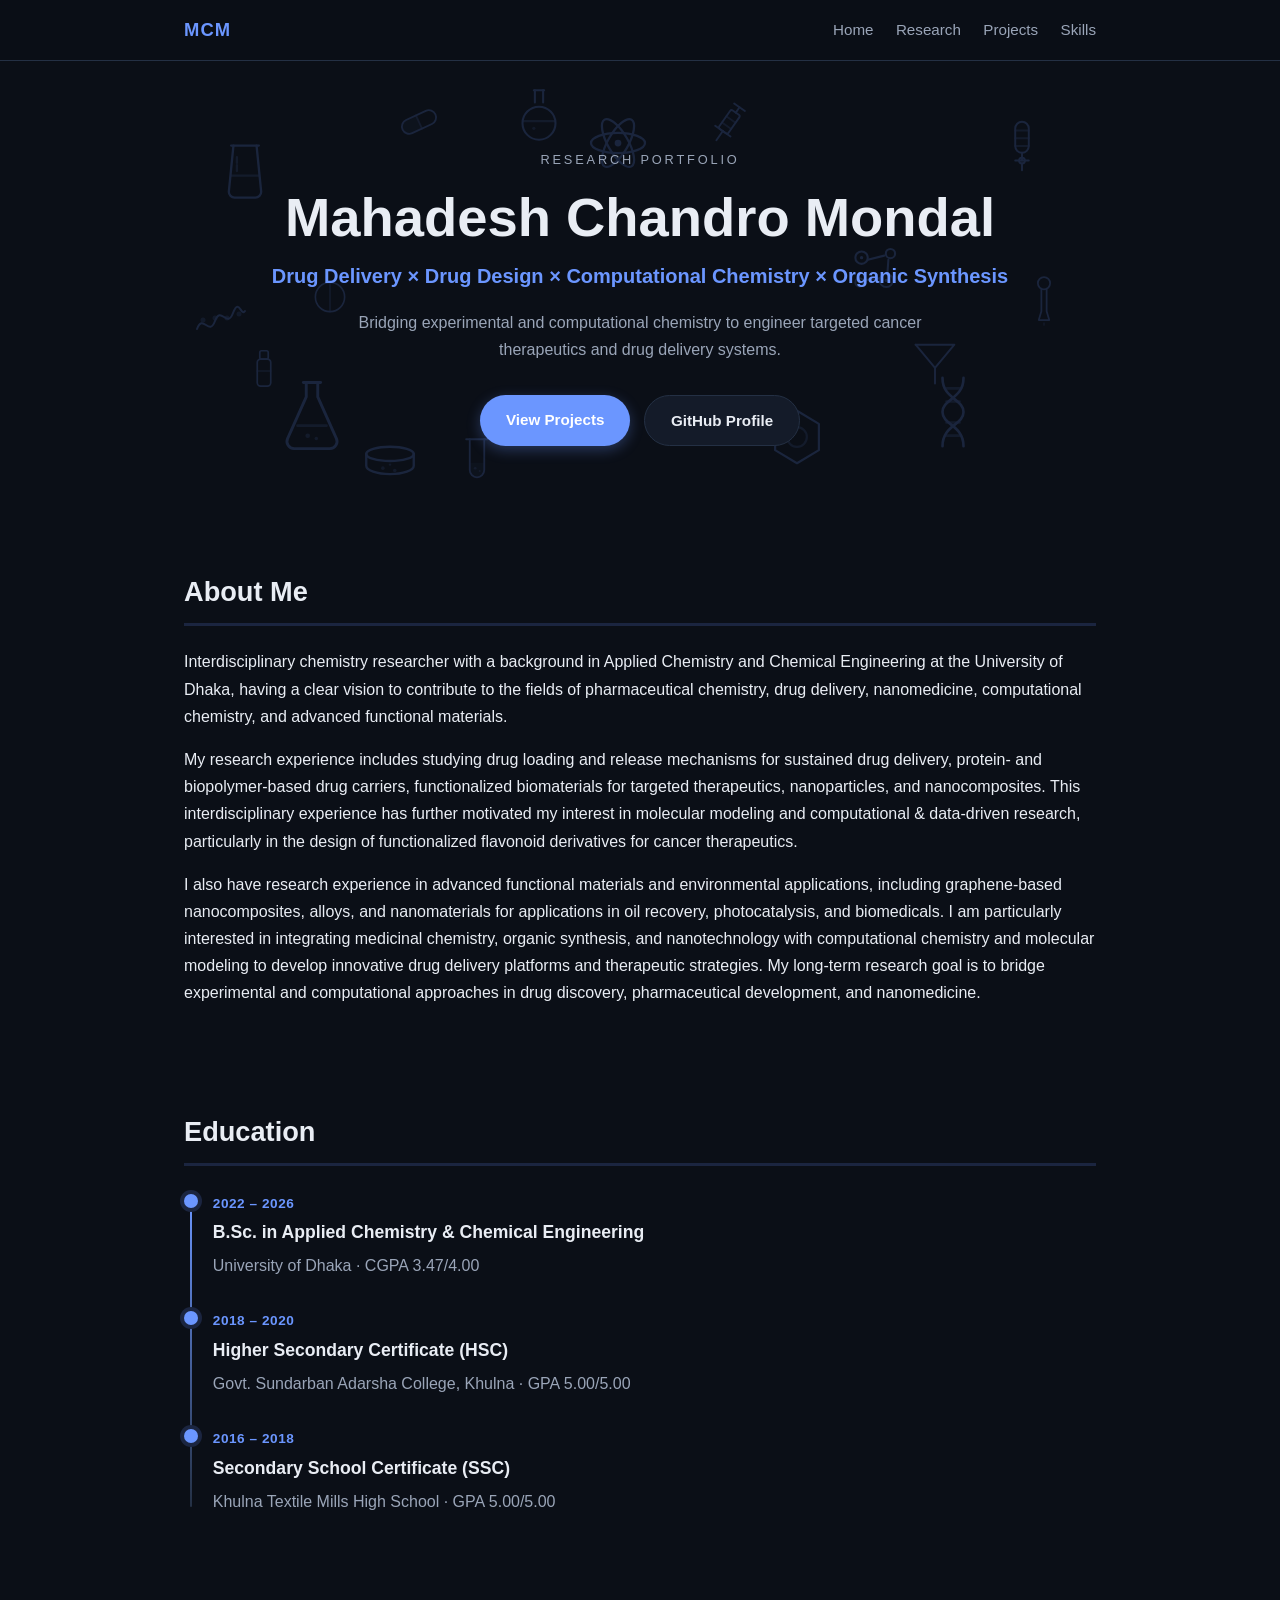
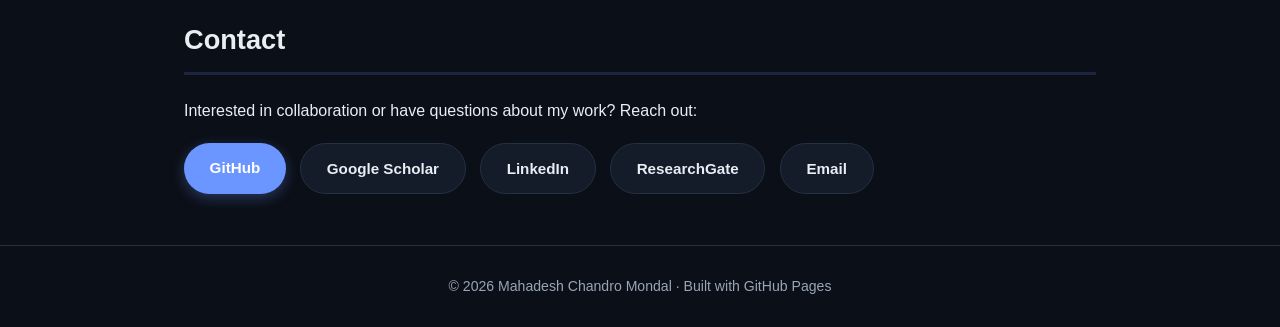
==== commit 71a7cc00: "Multi-page restructure: index.html" ====
--- a/index.html
+++ b/index.html
@@ -4,29 +4,25 @@
   <meta charset="UTF-8">
   <meta name="viewport" content="width=device-width, initial-scale=1.0">
   <title>Mahadesh Chandro Mondal | Research Portfolio</title>
-  <meta name="description" content="Research portfolio of Mahadesh Chandro Mondal — computational chemistry, machine learning, and molecular modeling.">
+  <meta name="description" content="Research portfolio of Mahadesh Chandro Mondal">
   <link rel="stylesheet" href="styles.css?v=dark2">
 </head>
 <body>
 
-  <header class="site-header">
+<header class="site-header">
     <nav class="nav">
-      <a class="brand" href="#home">MCM</a>
+      <a class="brand" href="index.html">MCM</a>
       <div class="nav-links">
-        <a href="#about">About</a>
-        <a href="#education">Education</a>
-        <a href="#metrics">Metrics</a>
-        <a href="#research">Research</a>
-        <a href="#publications">Publications</a>
-        <a href="#projects">Projects</a>
-        <a href="#skills">Skills</a>
-        <a href="#contact">Contact</a>
+        <a href="index.html" class="active">Home</a>
+        <a href="research.html">Research</a>
+        <a href="projects.html">Projects</a>
+        <a href="skills.html">Skills</a>
       </div>
     </nav>
   </header>
 
   <main>
-    <!-- HERO -->
+<!-- HERO -->
     <section id="home" class="hero">
       <div class="float-icons" aria-hidden="true">
         <span class="float-icon" style="left:5%; top:16%; width:74px; animation-duration:9s;">
@@ -186,13 +182,12 @@
       <p class="hero-tagline">Drug Delivery &times; Drug Design &times; Computational Chemistry &times; Organic Synthesis</p>
       <p class="hero-sub">Bridging experimental and computational chemistry to engineer targeted cancer therapeutics and drug delivery systems.</p>
       <div class="hero-actions">
-        <a class="btn btn-primary" href="#projects">View Projects</a>
+        <a class="btn btn-primary" href="projects.html">View Projects</a>
         <a class="btn btn-ghost" href="https://github.com/mahadeshmondal9504" target="_blank" rel="noopener">GitHub Profile</a>
       </div>
       </div>
     </section>
-
-    <!-- ABOUT -->
+<!-- ABOUT -->
     <section id="about" class="section">
       <h2>About Me</h2>
       <p>
@@ -216,8 +211,7 @@
         pharmaceutical development, and nanomedicine.
       </p>
     </section>
-
-    <!-- EDUCATION -->
+<!-- EDUCATION -->
     <section id="education" class="section">
       <h2>Education</h2>
       <div class="timeline">
@@ -247,228 +241,7 @@
         </div>
       </div>
     </section>
-
-    <!-- RESEARCH METRICS -->
-    <section id="metrics" class="section">
-      <h2>Research Metrics</h2>
-      <div class="metrics">
-        <div class="metric">
-          <div class="metric-head"><span>Review Articles</span><span class="metric-num">3</span></div>
-          <div class="metric-bar"><span style="width:100%"></span></div>
-        </div>
-        <div class="metric">
-          <div class="metric-head"><span>Research Articles</span><span class="metric-num">2</span></div>
-          <div class="metric-bar"><span style="width:66.7%"></span></div>
-        </div>
-        <div class="metric">
-          <div class="metric-head"><span>Book Chapter</span><span class="metric-num">1</span></div>
-          <div class="metric-bar"><span style="width:33.3%"></span></div>
-        </div>
-        <div class="cite-stat">
-          <span class="cite-num">30</span>
-          <span class="cite-label">Citations</span>
-          <span class="cite-divider"></span>
-          <span class="cite-num">6</span>
-          <span class="cite-label">Publications</span>
-        </div>
-      </div>
-    </section>
-
-    <!-- RESEARCH INTERESTS -->
-    <section id="research" class="section">
-      <h2>Research Interests</h2>
-      <div class="themes">
-        <div class="theme-box">
-          <div class="theme-bg" aria-hidden="true">
-            <span style="left:6%; top:10%; font-size:2.4rem; animation-duration:9s;">💊</span>
-            <span style="left:72%; top:6%; font-size:1.7rem; animation-duration:12s; animation-delay:-4s;">🧬</span>
-            <span style="left:82%; top:62%; font-size:2.1rem; animation-duration:10s; animation-delay:-2s;">⚗️</span>
-            <span style="left:12%; top:68%; font-size:1.6rem; animation-duration:13s; animation-delay:-6s;">🔬</span>
-            <span style="left:45%; top:38%; font-size:2.8rem; animation-duration:11s; animation-delay:-1s;">🧪</span>
-          </div>
-          <h3><span class="theme-num">01</span> Drug Discovery and Medicinal Chemistry</h3>
-          <ul class="theme-items">
-            <li>Computer-aided drug design</li>
-            <li>Molecular docking and molecular dynamics</li>
-            <li>Protein&ndash;ligand interactions</li>
-            <li>Structure&ndash;activity relationships</li>
-            <li>Cancer therapeutics</li>
-          </ul>
-        </div>
-        <div class="theme-box">
-          <div class="theme-bg" aria-hidden="true">
-            <span style="left:10%; top:8%; font-size:2.2rem; animation-duration:10s; animation-delay:-3s;">💉</span>
-            <span style="left:68%; top:12%; font-size:1.8rem; animation-duration:12s;">💊</span>
-            <span style="left:80%; top:58%; font-size:2.4rem; animation-duration:9s; animation-delay:-5s;">🧫</span>
-            <span style="left:8%; top:64%; font-size:1.6rem; animation-duration:13s; animation-delay:-2s;">🔬</span>
-            <span style="left:42%; top:36%; font-size:2.6rem; animation-duration:11s; animation-delay:-7s;">🧬</span>
-          </div>
-          <h3><span class="theme-num">02</span> Pharmaceutical Chemistry and Drug Delivery</h3>
-          <ul class="theme-items">
-            <li>Protein-based drug carriers</li>
-            <li>Functionalized polymeric nanoparticles</li>
-            <li>Targeted drug delivery</li>
-            <li>Controlled drug release</li>
-            <li>Nanomedicine</li>
-          </ul>
-        </div>
-        <div class="theme-box">
-          <div class="theme-bg" aria-hidden="true">
-            <span style="left:8%; top:12%; font-size:2.3rem; animation-duration:11s;">🌱</span>
-            <span style="left:70%; top:8%; font-size:1.8rem; animation-duration:9s; animation-delay:-4s;">♻️</span>
-            <span style="left:80%; top:60%; font-size:2.2rem; animation-duration:12s; animation-delay:-2s;">🌍</span>
-            <span style="left:10%; top:66%; font-size:1.7rem; animation-duration:10s; animation-delay:-6s;">🍃</span>
-            <span style="left:44%; top:36%; font-size:2.7rem; animation-duration:13s; animation-delay:-1s;">⚗️</span>
-          </div>
-          <h3><span class="theme-num">03</span> Functional Materials and Sustainability</h3>
-          <ul class="theme-items">
-            <li>Nanocomposites</li>
-            <li>Photocatalytic materials</li>
-            <li>Environmental remediation</li>
-            <li>Sustainable materials and waste valorization</li>
-          </ul>
-        </div>
-      </div>
-    </section>
-
-    <!-- PUBLICATIONS -->
-    <section id="publications" class="section">
-      <h2>Publications</h2>
-      <ol class="pub-list">
-        <li class="pub">
-          <p class="pub-title">Encapsulation of Protein-Based Drug Carriers for Controlled Loading and Releasing Efficiency: A Review</p>
-          <p class="pub-authors"><strong class="me">Mahadesh Chandro Mondal</strong>, H. M. Wasi Uddin, Sania Ashrafi, Sadit Bihongo Malitha, Suzzudul Islam Shuvo, Tasfik Saif</p>
-          <p class="pub-meta"><em>The Protein Journal</em> &middot; 2026 &middot; <span class="pub-type">Review</span></p>
-          <p class="pub-links">
-            <a href="https://doi.org/10.1007/s10930-026-10346-4" target="_blank" rel="noopener">DOI</a>
-            <a href="https://link.springer.com/journal/10930" target="_blank" rel="noopener">Journal page</a>
-          </p>
-        </li>
-        <li class="pub">
-          <p class="pub-title">Enhanced oil recovery via metal oxide nanoparticles: A review of recent advancements, core mechanisms, and future outlook</p>
-          <p class="pub-authors"><strong class="me">Mahadesh Chandro Mondal</strong>, H.M. Wasi Uddin, Qazi Riti Mahpara Progoti, Mahmud Al Noor Tushar, Arpita Dutta, Tasfik Saif, Sadit Bihongo Malitha</p>
-          <p class="pub-meta"><em>Next Materials</em>, 12, 102004 &middot; 2026 &middot; <span class="pub-type">Review</span></p>
-          <p class="pub-links">
-            <a href="https://doi.org/10.1016/j.nxmate.2026.102004" target="_blank" rel="noopener">DOI</a>
-            <a href="https://www.sciencedirect.com/journal/next-materials" target="_blank" rel="noopener">Journal page</a>
-          </p>
-        </li>
-        <li class="pub">
-          <p class="pub-title">Adaptive nickel&ndash;titanium shape memory alloy for smart systems: Mechanisms, manufacturing, and applications across biomedical, aerospace, civil, and energy</p>
-          <p class="pub-authors">H.M. Wasi Uddin, Qazi Riti Mahpara Progoti, <strong class="me">Mahadesh Chandro Mondal</strong>, Shifat E. Arman, Sadit Bihongo Malitha</p>
-          <p class="pub-meta"><em>Materials Today Communications</em>, 50, 114564 &middot; 2026 &middot; <span class="pub-type">Review</span></p>
-          <p class="pub-links">
-            <a href="https://doi.org/10.1016/j.mtcomm.2025.114564" target="_blank" rel="noopener">DOI</a>
-            <a href="https://www.sciencedirect.com/journal/materials-today-communications" target="_blank" rel="noopener">Journal page</a>
-          </p>
-        </li>
-        <li class="pub">
-          <p class="pub-title">Comparative Gamma and Neutron Shielding Performance of High-Entropy and Shape Memory Alloys: A Data-Driven Analysis</p>
-          <p class="pub-authors">Tasfik Saif, H.M. Wasi Uddin, Qazi Riti Mahpara Progoti, Sadit Bihongo Malitha, <strong class="me">Mahadesh Chandro Mondal</strong>, Md. Zahangir Alam</p>
-          <p class="pub-meta"><em>Nuclear Analysis</em>, 100279 &middot; 2026 &middot; <span class="pub-type">Research Article</span></p>
-          <p class="pub-links">
-            <a href="https://doi.org/10.1016/j.nucana.2026.100279" target="_blank" rel="noopener">DOI</a>
-            <a href="https://www.sciencedirect.com/journal/nuclear-analysis" target="_blank" rel="noopener">Journal page</a>
-          </p>
-        </li>
-        <li class="pub">
-          <p class="pub-title">FTIR-Based Quantification of Microplastics: Scopus-Based Bibliometric Analysis and Forecasting of Research Trajectories with Artificial Intelligence (AI)</p>
-          <p class="pub-authors">Qazi Riti Mahpara Progoti, H.M. Wasi Uddin, <strong class="me">Mahadesh Chandro Mondal</strong>, Md. Saiful Islam, Sheta Roy Tori, Sadit Bihongo Malitha, A. M. Sarwaruddin Chowdhury</p>
-          <p class="pub-meta"><em>Journal of Hazardous Materials: Plastics</em>, 5, 100079 &middot; 2026 &middot; <span class="pub-type">Research Article</span></p>
-          <p class="pub-links">
-            <a href="https://doi.org/10.1016/j.hazmp.2026.100079" target="_blank" rel="noopener">DOI</a>
-            <a href="https://www.sciencedirect.com/journal/journal-of-hazardous-materials-plastics" target="_blank" rel="noopener">Journal page</a>
-          </p>
-        </li>
-        <li class="pub">
-          <p class="pub-title">Electronic structure and photocatalytic activity of BiOX photocatalyst</p>
-          <p class="pub-authors">Golap Roy, <strong class="me">Mahadesh Chandro Mondal</strong>, Tanvir Islam Rabbi, Mubasshir Ahmed Khan, Taslim Ur Rashid</p>
-          <p class="pub-meta">Chapter 7 in <em>BiOX-based Photocatalysts for Dual Applications</em> (Elsevier) &middot; <span class="pub-type">Book Chapter</span></p>
-          <p class="pub-links">
-            <a href="https://doi.org/10.1016/B978-0-443-23861-1.00007-9" target="_blank" rel="noopener">DOI</a>
-            <a href="https://shop.elsevier.com/books/biox-based-photocatalysts-for-dual-applications/kurniawan/978-0-443-23861-1" target="_blank" rel="noopener">Book page</a>
-          </p>
-        </li>
-      </ol>
-    </section>
-
-    <!-- PROJECTS -->
-    <section id="projects" class="section">
-      <h2>Projects</h2>
-      <div class="cards">
-        <div class="card">
-          <span class="badge">In progress</span>
-          <h3>ML-for-Chemistry Workflow</h3>
-          <p>Reproducing published ML/DL workflows in computational chemistry — data curation, model training and evaluation, figures, and result tables.</p>
-          <p class="tech">Python &middot; RDKit &middot; scikit-learn</p>
-        </div>
-        <div class="card">
-          <span class="badge">Template</span>
-          <h3>3D-QSAR Modeling Kit</h3>
-          <p>Open-source checklist and data-table templates for 3D-QSAR: conformer generation, alignment, field calculation, PLS/ML modeling, and validation.</p>
-          <p class="tech">RDKit &middot; scikit-learn</p>
-        </div>
-        <div class="card">
-          <span class="badge">Template</span>
-          <h3>Your Next Project</h3>
-          <p>Replace this card with your own work — add a short description, a link to the repo or paper, and the tools you used.</p>
-          <p class="tech">✏️ Edit me in index.html</p>
-        </div>
-      </div>
-    </section>
-
-    <!-- SKILLS -->
-    <section id="skills" class="section">
-      <h2>Skills &amp; Tools</h2>
-      <div class="skill-group">
-        <h3>In-process Skills</h3>
-        <ul class="tags">
-          <li>Centrifugation</li>
-          <li>Filtration</li>
-          <li>Ultrasonication</li>
-          <li>Lyophilization</li>
-          <li>Dialysis</li>
-          <li>Homogenization</li>
-          <li>Distillation</li>
-          <li>Sterilization</li>
-          <li>Evaporation</li>
-          <li>Extraction</li>
-          <li>Neutralization</li>
-        </ul>
-      </div>
-      <div class="skill-group">
-        <h3>Analytical &amp; Material Characterization</h3>
-        <ul class="tags">
-          <li>FTIR</li>
-          <li>UV Spectroscopy</li>
-          <li>SEM</li>
-          <li>TGA</li>
-          <li>Gas Chromatography</li>
-          <li>HPLC</li>
-          <li>PID</li>
-        </ul>
-      </div>
-      <div class="skill-group">
-        <h3>Simulation &amp; Software Skills</h3>
-        <ul class="tags">
-          <li>PyMOL</li>
-          <li>AutoDock Vina</li>
-          <li>RDKit 3D</li>
-          <li>Mol* Viewer</li>
-          <li>OpenMM</li>
-          <li>AmberTools</li>
-          <li>Aspen HYSYS</li>
-          <li>ChemDraw</li>
-          <li>OriginPro</li>
-          <li>Adobe Photoshop</li>
-          <li>Krita</li>
-          <li>Microsoft Office</li>
-          <li>LaTeX</li>
-        </ul>
-      </div>
-    </section>
-
-    <!-- CONTACT -->
+<!-- CONTACT -->
     <section id="contact" class="section">
       <h2>Contact</h2>
       <p>Interested in collaboration or have questions about my work? Reach out:</p>
--- a/styles.css
+++ b/styles.css
@@ -236,15 +236,40 @@
 .cite-label { color: var(--muted); }
 .cite-divider { width: 1px; align-self: stretch; background: var(--border); margin: 0 0.5rem; }
 
-/* ---------- Research themes ---------- */
-.theme {
-  margin-bottom: 2rem;
-  padding-left: 1.2rem;
-  border-left: 2px solid var(--border);
-}
-.theme:last-child { margin-bottom: 0; }
-
-.theme h3 { font-size: 1.1rem; margin-bottom: 0.7rem; }
+/* ---------- Research themes (boxes) ---------- */
+.themes {
+  display: grid;
+  grid-template-columns: repeat(auto-fit, minmax(270px, 1fr));
+  gap: 1.2rem;
+}
+
+.theme-box {
+  position: relative;
+  overflow: hidden;
+  background: var(--surface);
+  border: 1px solid var(--border);
+  border-radius: var(--radius);
+  padding: 1.5rem;
+}
+
+.theme-bg {
+  position: absolute;
+  inset: 0;
+  pointer-events: none;
+}
+
+.theme-bg span {
+  position: absolute;
+  opacity: 0.13;
+  animation: floaty 10s ease-in-out infinite alternate;
+}
+
+.theme-box h3 {
+  position: relative;
+  z-index: 1;
+  font-size: 1.05rem;
+  margin-bottom: 0.8rem;
+}
 
 .theme-num {
   color: var(--accent);
@@ -254,21 +279,23 @@
   margin-right: 0.5rem;
 }
 
-.theme-items {
+.theme-box .theme-items {
+  position: relative;
+  z-index: 1;
   list-style: none;
   display: flex;
-  flex-wrap: wrap;
-  gap: 0.5rem 1.4rem;
-}
-
-.theme-items li {
+  flex-direction: column;
+  gap: 0.45rem;
+}
+
+.theme-box .theme-items li {
   position: relative;
   padding-left: 1.1rem;
   color: var(--muted);
-  font-size: 0.95rem;
-}
-
-.theme-items li::before {
+  font-size: 0.93rem;
+}
+
+.theme-box .theme-items li::before {
   content: "▸";
   position: absolute;
   left: 0;
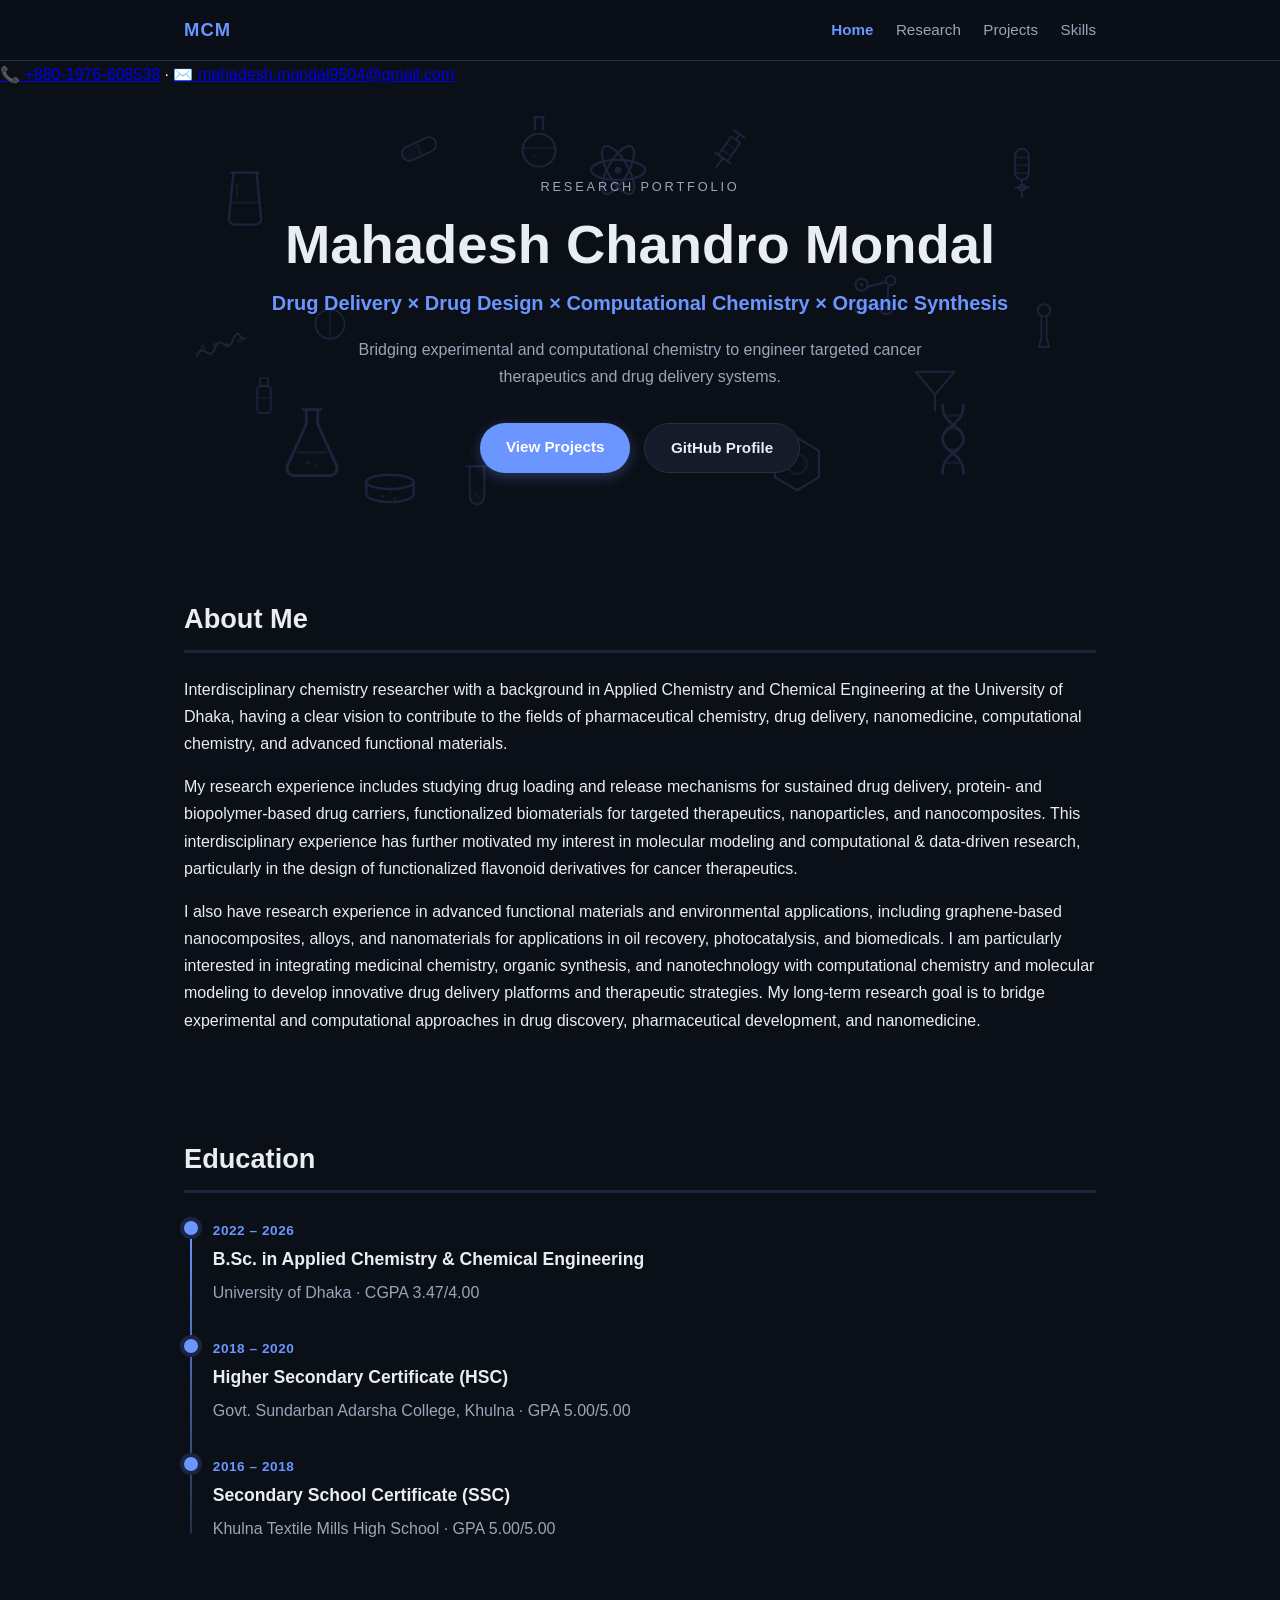
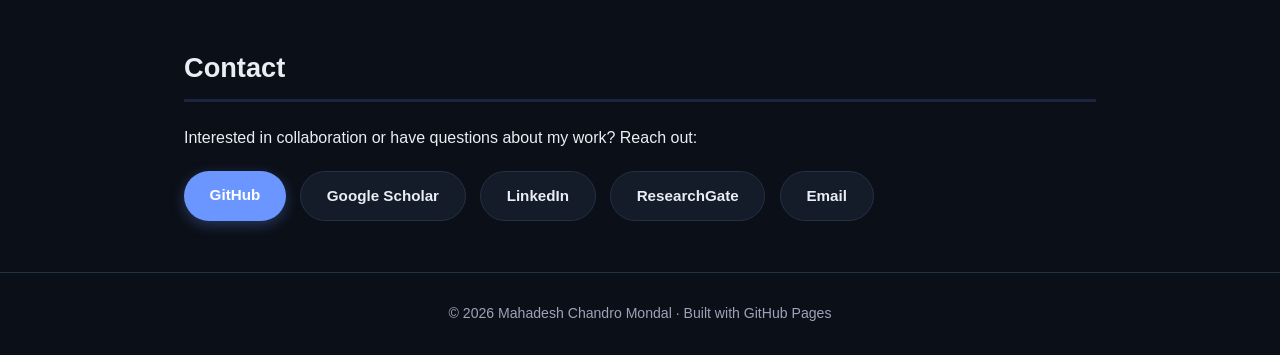
==== commit b641f522: "Add clickable top contact strip" ====
--- a/index.html
+++ b/index.html
@@ -20,6 +20,12 @@
       </div>
     </nav>
   </header>
+  <div class="top-contact">
+    <a href="tel:+8801976608538">📞 +880-1976-608538</a>
+    <span class="sep">·</span>
+    <a href="mailto:mahadesh.mondal9504@gmail.com">✉️ mahadesh.mondal9504@gmail.com</a>
+  </div>
+
 
   <main>
 <!-- HERO -->
--- a/styles.css
+++ b/styles.css
@@ -59,6 +59,7 @@
 }
 
 .nav-links a:hover { color: var(--accent); }
+.nav-links a.active { color: var(--accent); font-weight: 600; }
 
 /* ---------- Hero ---------- */
 .hero {
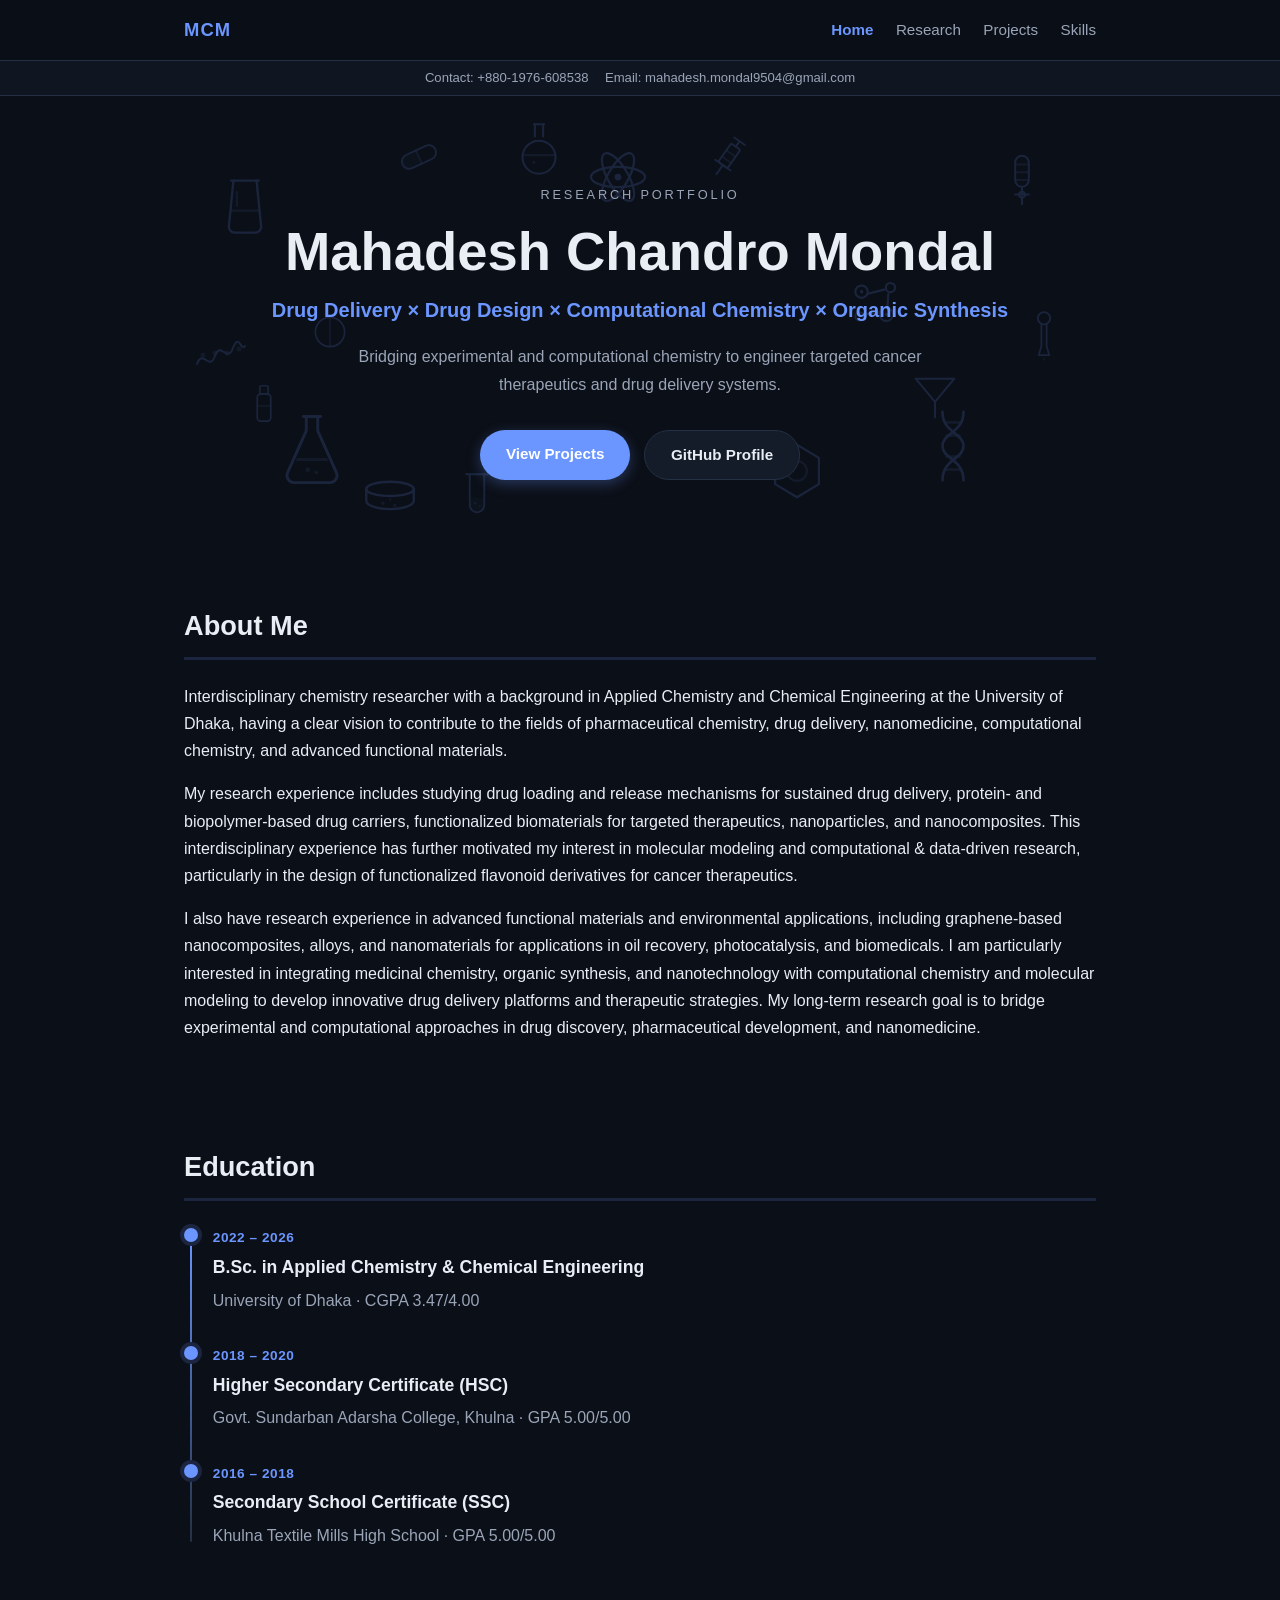
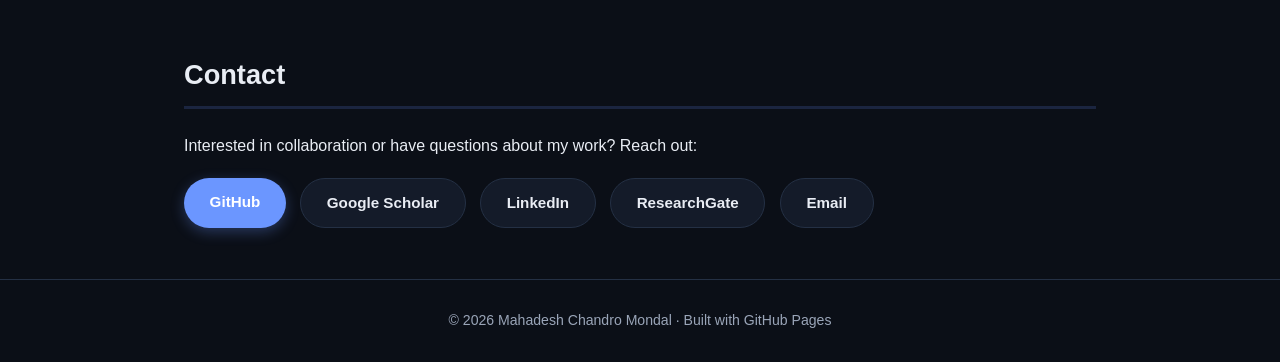
==== commit 5b211abd: "Redesign contact strip: right, two lines" ====
--- a/index.html
+++ b/index.html
@@ -21,9 +21,8 @@
     </nav>
   </header>
   <div class="top-contact">
-    <a href="tel:+8801976608538">📞 +880-1976-608538</a>
-    <span class="sep">·</span>
-    <a href="mailto:mahadesh.mondal9504@gmail.com">✉️ mahadesh.mondal9504@gmail.com</a>
+    <a href="tel:+8801976608538"><span>Contact:</span> +880-1976-608538</a>
+    <a href="mailto:mahadesh.mondal9504@gmail.com"><span>Email:</span> mahadesh.mondal9504@gmail.com</a>
   </div>
 
 
--- a/styles.css
+++ b/styles.css
@@ -61,6 +61,25 @@
 .nav-links a:hover { color: var(--accent); }
 .nav-links a.active { color: var(--accent); font-weight: 600; }
 
+/* ---------- Top contact strip ---------- */
+.top-contact {
+  border-bottom: 1px solid var(--border);
+  background: rgba(20, 27, 41, 0.6);
+  text-align: center;
+  padding: 0.35rem 1rem;
+  font-size: 0.82rem;
+}
+
+.top-contact a {
+  color: var(--muted);
+  text-decoration: none;
+  margin: 0 0.4rem;
+  white-space: nowrap;
+}
+
+.top-contact a:hover { color: var(--accent); }
+.top-contact .sep { color: var(--border); }
+
 /* ---------- Hero ---------- */
 .hero {
   position: relative;
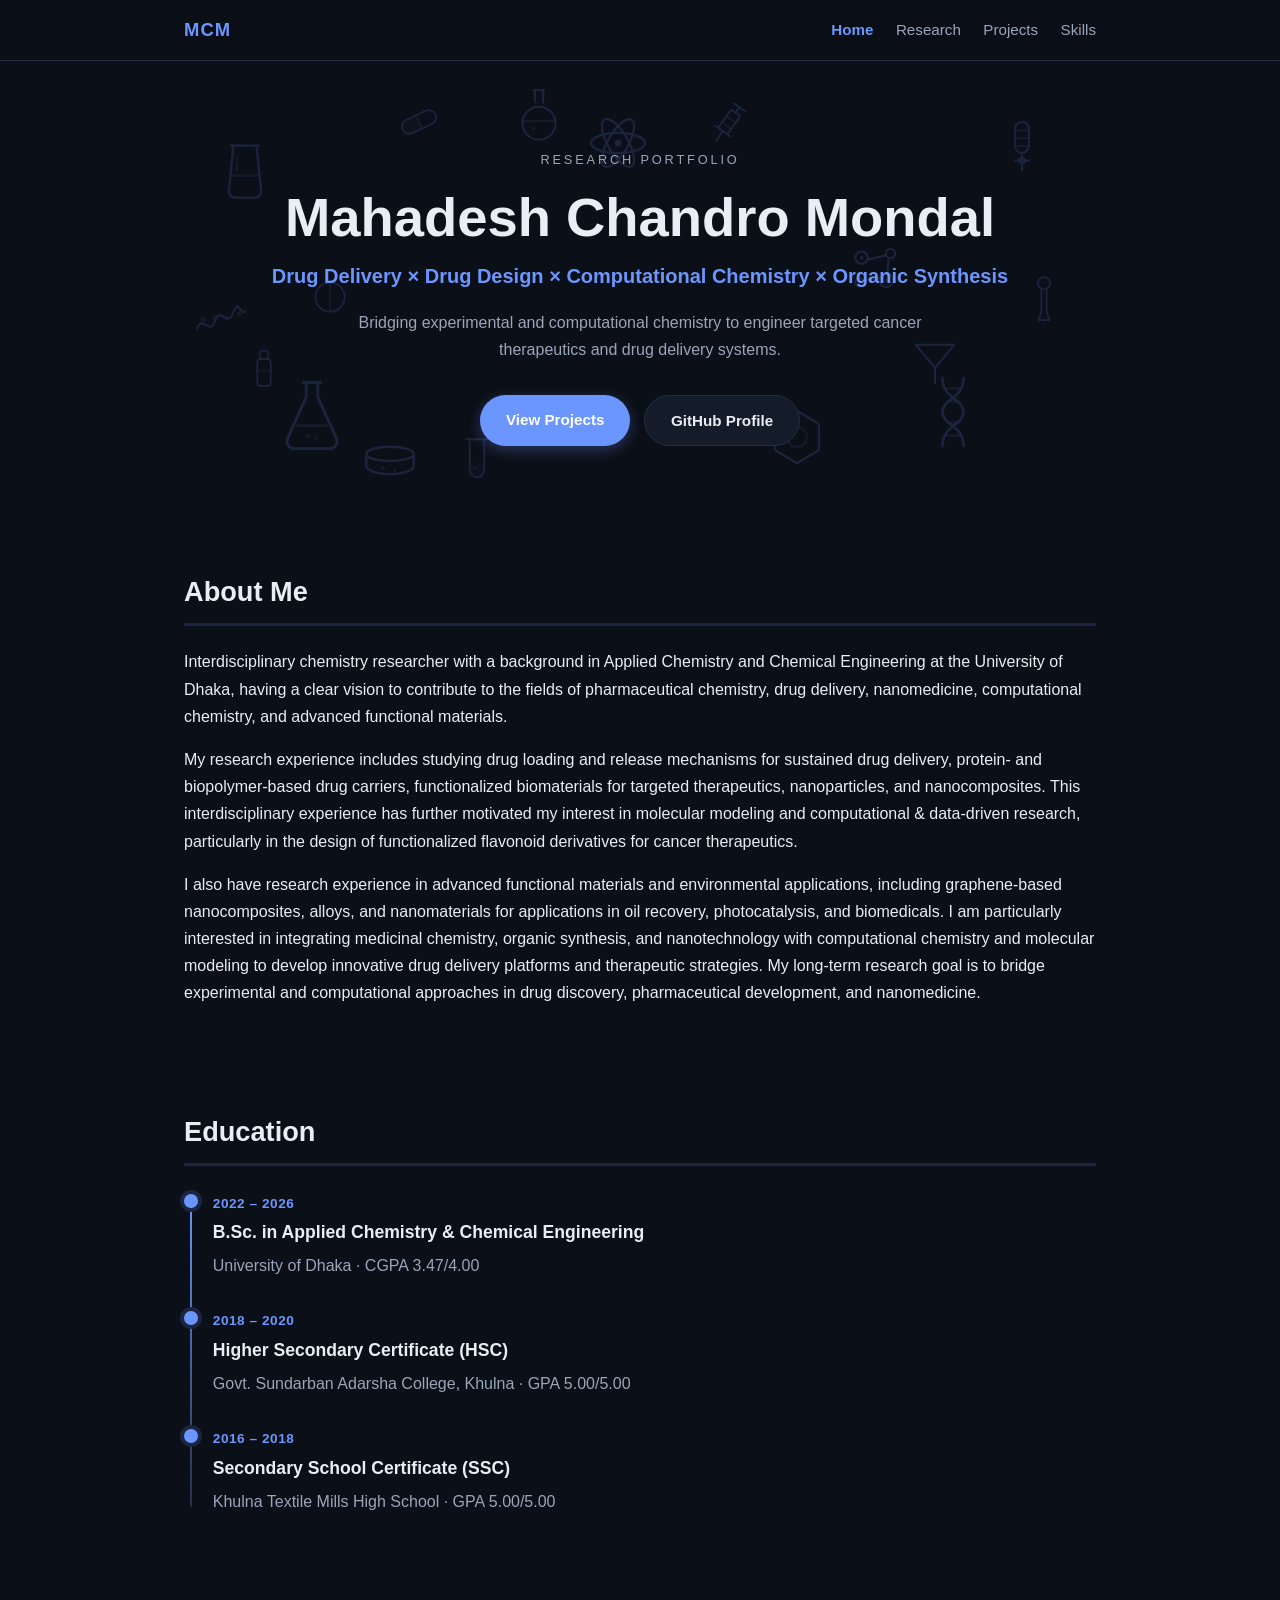
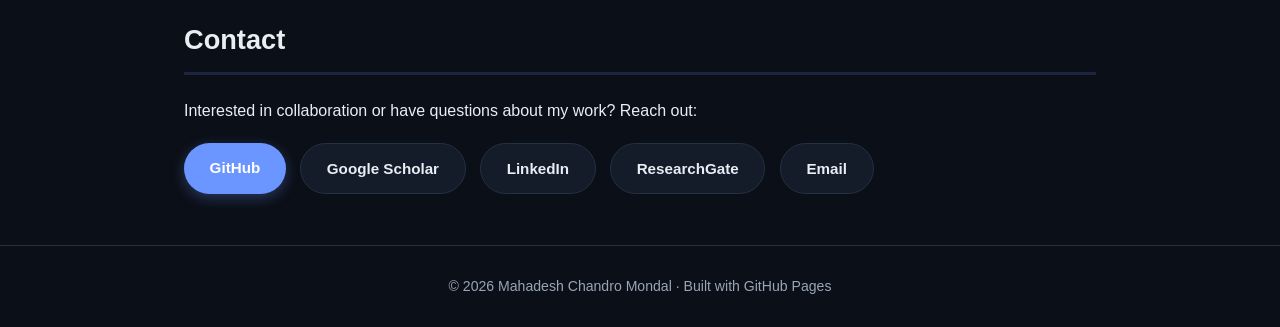
==== commit 5a80c78d: "Remove top contact strip" ====
--- a/index.html
+++ b/index.html
@@ -20,11 +20,6 @@
       </div>
     </nav>
   </header>
-  <div class="top-contact">
-    <a href="tel:+8801976608538"><span>Contact:</span> +880-1976-608538</a>
-    <a href="mailto:mahadesh.mondal9504@gmail.com"><span>Email:</span> mahadesh.mondal9504@gmail.com</a>
-  </div>
-
 
   <main>
 <!-- HERO -->
--- a/styles.css
+++ b/styles.css
@@ -63,22 +63,20 @@
 
 /* ---------- Top contact strip ---------- */
 .top-contact {
-  border-bottom: 1px solid var(--border);
-  background: rgba(20, 27, 41, 0.6);
-  text-align: center;
-  padding: 0.35rem 1rem;
+  padding: 0.5rem 1.5rem 0;
   font-size: 0.82rem;
+  text-align: right;
 }
 
 .top-contact a {
+  display: block;
   color: var(--muted);
   text-decoration: none;
-  margin: 0 0.4rem;
-  white-space: nowrap;
+  line-height: 1.7;
 }
 
 .top-contact a:hover { color: var(--accent); }
-.top-contact .sep { color: var(--border); }
+.top-contact a span { color: var(--ink); font-weight: 600; margin-right: 0.35rem; }
 
 /* ---------- Hero ---------- */
 .hero {
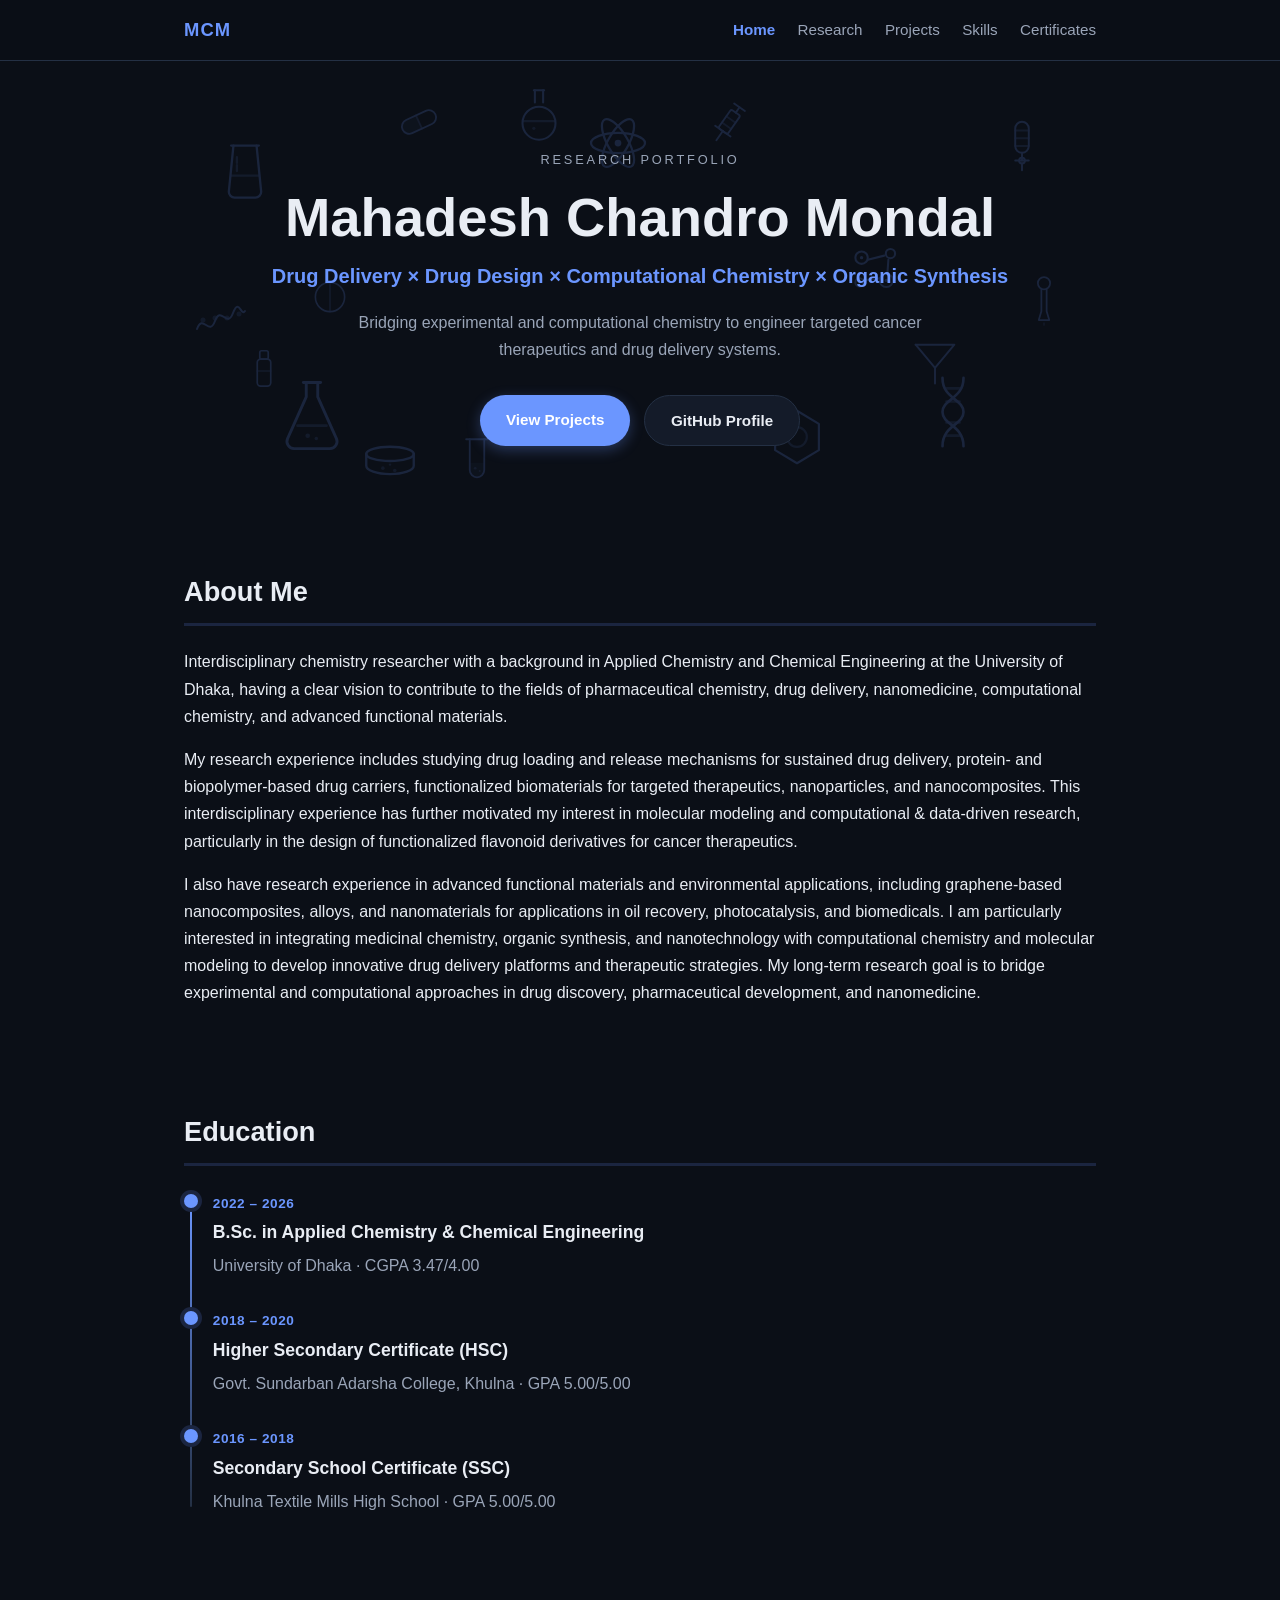
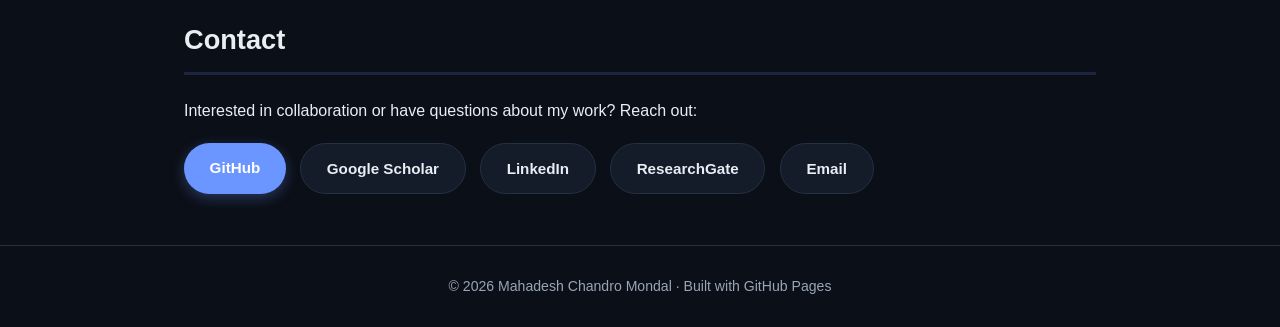
==== commit 328869dc: "Certificates page" ====
--- a/index.html
+++ b/index.html
@@ -17,6 +17,7 @@
         <a href="research.html">Research</a>
         <a href="projects.html">Projects</a>
         <a href="skills.html">Skills</a>
+        <a href="certificates.html">Certificates</a>
       </div>
     </nav>
   </header>
--- a/styles.css
+++ b/styles.css
@@ -61,23 +61,6 @@
 .nav-links a:hover { color: var(--accent); }
 .nav-links a.active { color: var(--accent); font-weight: 600; }
 
-/* ---------- Top contact strip ---------- */
-.top-contact {
-  padding: 0.5rem 1.5rem 0;
-  font-size: 0.82rem;
-  text-align: right;
-}
-
-.top-contact a {
-  display: block;
-  color: var(--muted);
-  text-decoration: none;
-  line-height: 1.7;
-}
-
-.top-contact a:hover { color: var(--accent); }
-.top-contact a span { color: var(--ink); font-weight: 600; margin-right: 0.35rem; }
-
 /* ---------- Hero ---------- */
 .hero {
   position: relative;
@@ -470,3 +453,79 @@
   .hero { padding: 3.5rem 1.2rem 3rem; }
   .float-icon { opacity: 0.09; }
 }
+
+/* ---------- Certificates ---------- */
+.cert-grid {
+  display: grid;
+  grid-template-columns: repeat(auto-fill, minmax(300px, 1fr));
+  gap: 1.2rem;
+}
+
+.cert-card {
+  background: var(--surface);
+  border: 1px solid var(--border);
+  border-radius: 14px;
+  overflow: hidden;
+  margin: 0;
+  cursor: zoom-in;
+  transition: transform 0.18s ease, box-shadow 0.18s ease;
+}
+
+.cert-card:hover {
+  transform: translateY(-3px);
+  box-shadow: 0 10px 24px rgba(0, 0, 0, 0.45);
+}
+
+.cert-thumb {
+  width: 100%;
+  height: 210px;
+  object-fit: contain;
+  background: #0d1320;
+  display: block;
+}
+
+.cert-card figcaption { padding: 0.9rem 1rem 1rem; }
+.cert-card h4 { font-size: 1rem; margin: 0 0 0.3rem; }
+.cert-card p { color: var(--muted); font-size: 0.85rem; margin: 0; }
+.cert-card .badge { margin-bottom: 0.5rem; }
+
+/* ---------- Lightbox ---------- */
+.lightbox {
+  position: fixed;
+  inset: 0;
+  background: rgba(4, 6, 10, 0.93);
+  display: none;
+  align-items: center;
+  justify-content: center;
+  flex-direction: column;
+  z-index: 200;
+  padding: 1rem;
+}
+
+.lightbox.open { display: flex; }
+
+.lightbox img {
+  max-width: min(1100px, 95vw);
+  max-height: 82vh;
+  border-radius: 8px;
+  box-shadow: 0 18px 50px rgba(0, 0, 0, 0.6);
+}
+
+.lightbox p {
+  color: var(--muted);
+  margin-top: 0.9rem;
+  text-align: center;
+  font-size: 0.95rem;
+}
+
+.lb-close {
+  position: absolute;
+  top: 0.8rem;
+  right: 1.2rem;
+  font-size: 2.2rem;
+  line-height: 1;
+  color: #fff;
+  background: none;
+  border: none;
+  cursor: pointer;
+}
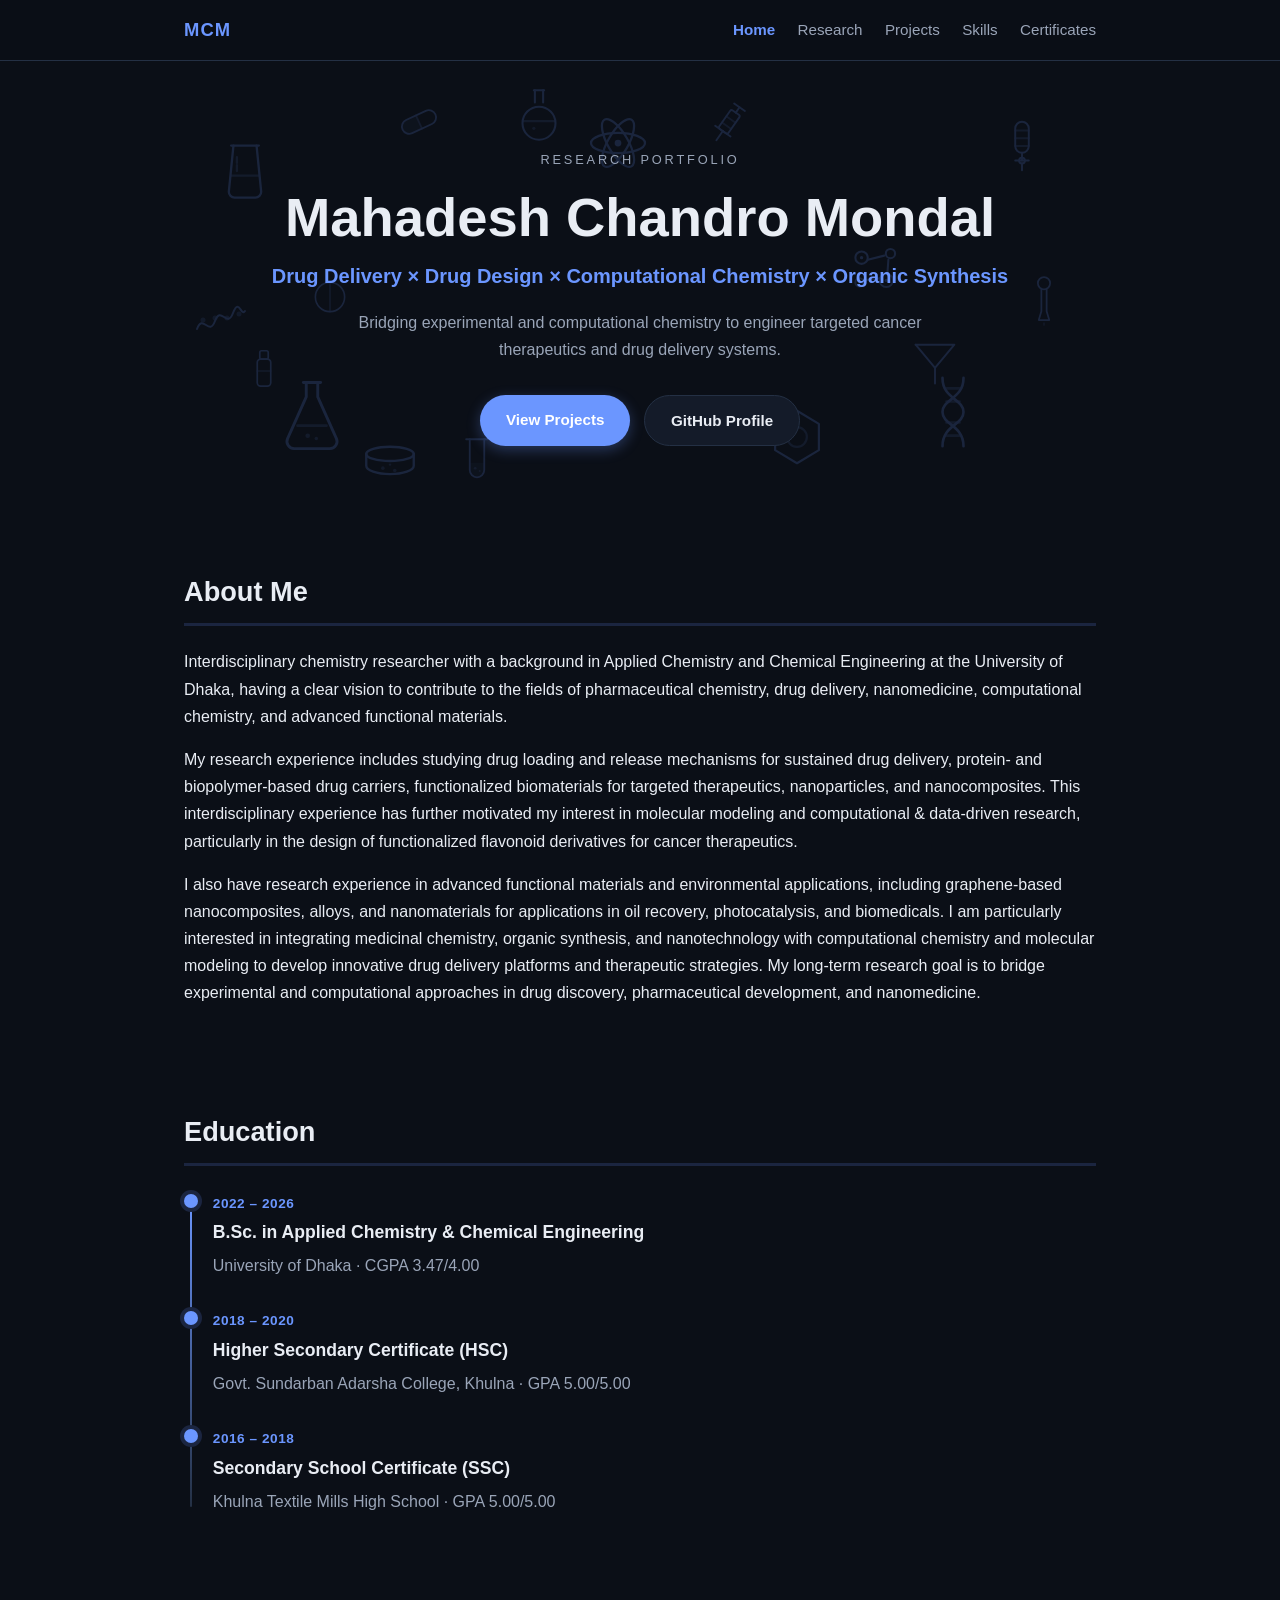
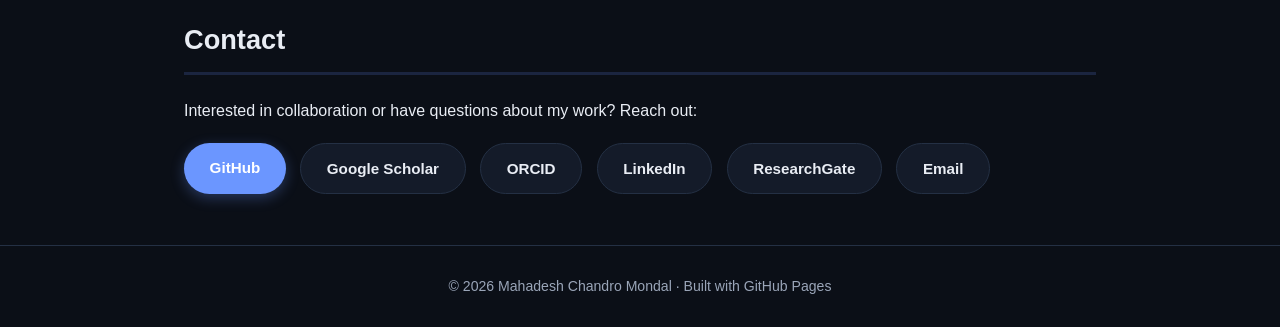
==== commit 25db1c3b: "Add ORCID link to Contact section" ====
--- a/index.html
+++ b/index.html
@@ -249,6 +249,7 @@
       <div class="contact-links">
         <a class="btn btn-primary" href="https://github.com/mahadeshmondal9504" target="_blank" rel="noopener">GitHub</a>
         <a class="btn btn-ghost" href="https://scholar.google.com/citations?user=jkIjqokAAAAJ&hl=en&authuser=1" target="_blank" rel="noopener">Google Scholar</a>
+        <a class="btn btn-ghost" href="https://orcid.org/0009-0006-2742-9714" target="_blank" rel="noopener">ORCID</a>
         <a class="btn btn-ghost" href="https://www.linkedin.com/in/mahadesh-mondal-854442432/" target="_blank" rel="noopener">LinkedIn</a>
         <a class="btn btn-ghost" href="https://www.researchgate.net/profile/Mahadesh-Mondal" target="_blank" rel="noopener">ResearchGate</a>
         <a class="btn btn-ghost" href="mailto:mahadesh.mondal9504@gmail.com">Email</a>
--- a/styles.css
+++ b/styles.css
@@ -529,3 +529,93 @@
   border: none;
   cursor: pointer;
 }
+
+/* ---------- Experience overview card ---------- */
+.exp-card {
+  background: var(--surface);
+  border: 1px solid var(--border);
+  border-radius: 18px;
+  padding: 2rem;
+}
+
+.exp-kicker {
+  text-transform: uppercase;
+  letter-spacing: 0.14em;
+  font-size: 0.75rem;
+  color: var(--muted);
+  margin-bottom: 0.8rem;
+}
+
+.exp-title { font-size: 1.7rem; margin-bottom: 0.4rem; }
+.exp-supervisor { font-size: 1.1rem; font-weight: 600; margin-bottom: 0.3rem; }
+.exp-dept { color: var(--muted); margin-bottom: 1rem; }
+
+.exp-pills { display: flex; flex-wrap: wrap; gap: 0.5rem; }
+
+.pill {
+  font-size: 0.8rem;
+  padding: 0.3rem 0.8rem;
+  border-radius: 999px;
+  background: rgba(255, 255, 255, 0.06);
+  border: 1px solid var(--border);
+  color: var(--ink);
+}
+
+.pill-active {
+  color: #4ade80;
+  border-color: rgba(74, 222, 128, 0.35);
+  background: rgba(74, 222, 128, 0.08);
+  font-weight: 600;
+}
+
+.exp-divider { border-top: 1px solid var(--border); margin: 1.4rem 0; }
+
+.exp-label {
+  text-transform: uppercase;
+  letter-spacing: 0.14em;
+  font-size: 0.75rem;
+  color: var(--muted);
+  margin-bottom: 0.8rem;
+}
+
+.exp-output {
+  display: grid;
+  grid-template-columns: repeat(3, 1fr);
+  gap: 0.8rem;
+}
+
+.exp-stat {
+  background: rgba(255, 255, 255, 0.04);
+  border-radius: 12px;
+  padding: 1rem 1.1rem;
+}
+
+.exp-num { display: block; font-size: 1.9rem; font-weight: 700; line-height: 1.2; }
+.exp-stat-label { color: var(--muted); font-size: 0.88rem; }
+
+@media (max-width: 640px) {
+  .exp-output { grid-template-columns: 1fr; }
+  .exp-card { padding: 1.4rem; }
+}
+
+.exp-affils { list-style: none; margin-bottom: 1rem; display: grid; gap: 0.3rem; }
+.exp-affils li { color: var(--muted); font-size: 0.92rem; padding-left: 1rem; position: relative; }
+.exp-affils li::before { content: "\2022"; position: absolute; left: 0; color: var(--accent); }
+
+.exp-stat.exp-toggle { cursor: pointer; position: relative; }
+.exp-chevron { position: absolute; top: 1rem; right: 1.1rem; color: var(--muted); transition: transform 0.25s ease; }
+.exp-stat.open .exp-chevron { transform: rotate(180deg); }
+
+.exp-dropdown { display: none; margin-top: 0.8rem; }
+.exp-dropdown.open { display: block; }
+
+a.pub-type { text-decoration: none; cursor: pointer; }
+a.pub-type:hover { filter: brightness(1.35); text-decoration: none; }
+.card:target { border-color: var(--accent); box-shadow: 0 0 0 3px var(--accent-soft); }
+
+a.badge-link { text-decoration: none; }
+a.badge-link:hover { filter: brightness(1.35); text-decoration: none; }
+
+.resp-list { list-style: none; display: grid; gap: 0.7rem; max-width: 860px; }
+.resp-list li { position: relative; padding-left: 1.2rem; color: var(--ink); }
+.resp-list li::before { content: "\2022"; position: absolute; left: 0; color: var(--accent); font-weight: 700; }
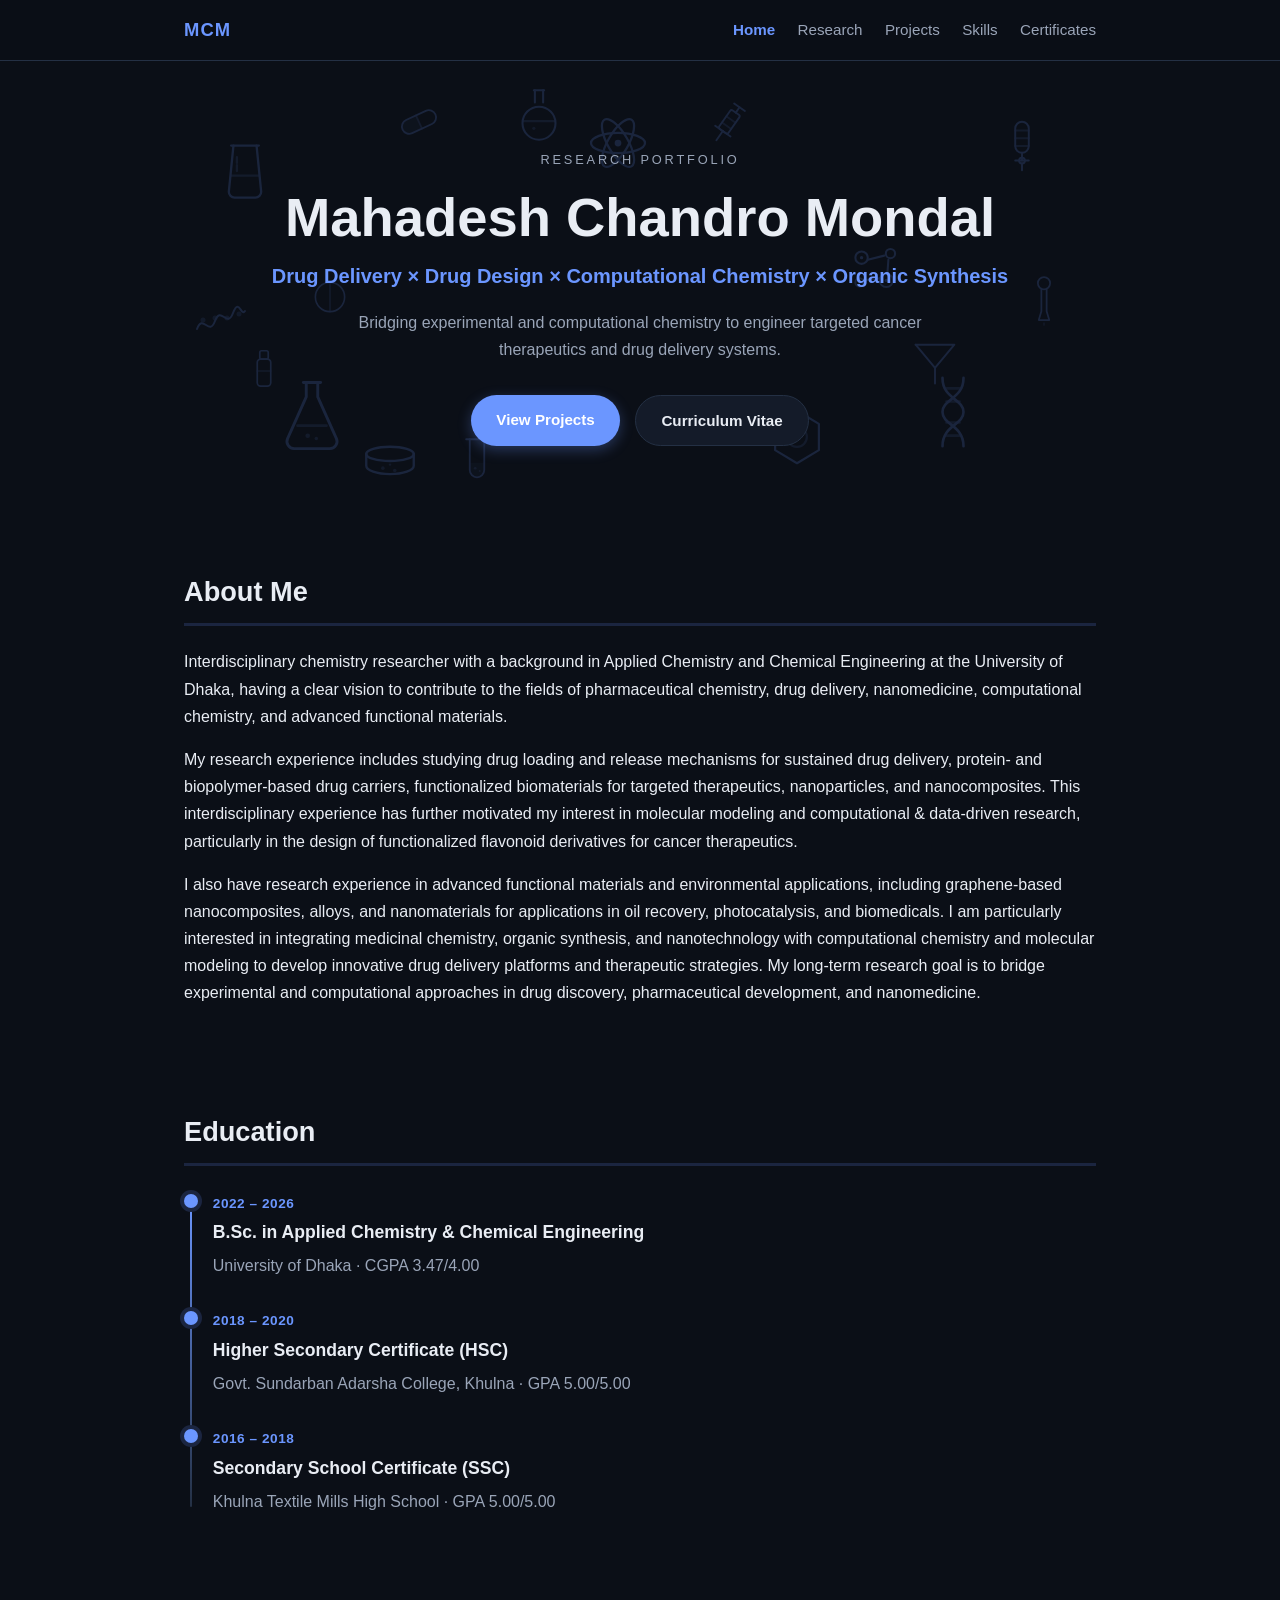
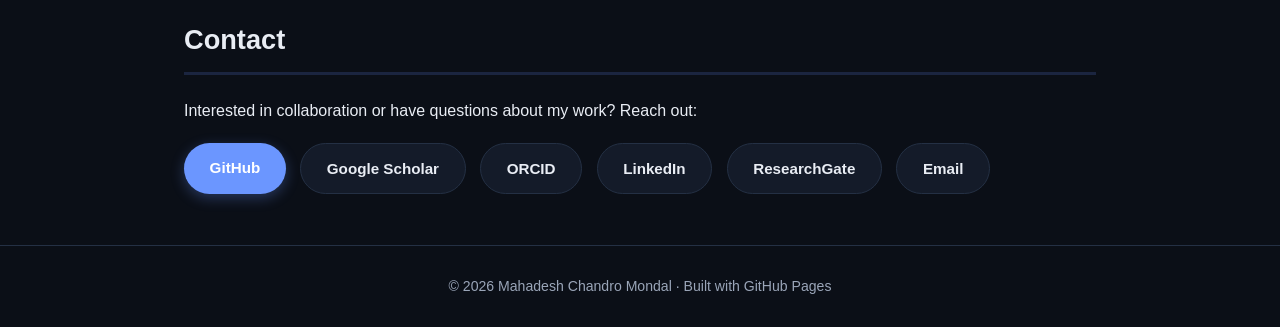
==== commit 8af201e5: "Replace hero GitHub button with Curriculum Vitae" ====
--- a/index.html
+++ b/index.html
@@ -184,7 +184,7 @@
       <p class="hero-sub">Bridging experimental and computational chemistry to engineer targeted cancer therapeutics and drug delivery systems.</p>
       <div class="hero-actions">
         <a class="btn btn-primary" href="projects.html">View Projects</a>
-        <a class="btn btn-ghost" href="https://github.com/mahadeshmondal9504" target="_blank" rel="noopener">GitHub Profile</a>
+        <a class="btn btn-ghost" href="files/CV_M.C._Mondal.pdf" target="_blank" rel="noopener">Curriculum Vitae</a>
       </div>
       </div>
     </section>
